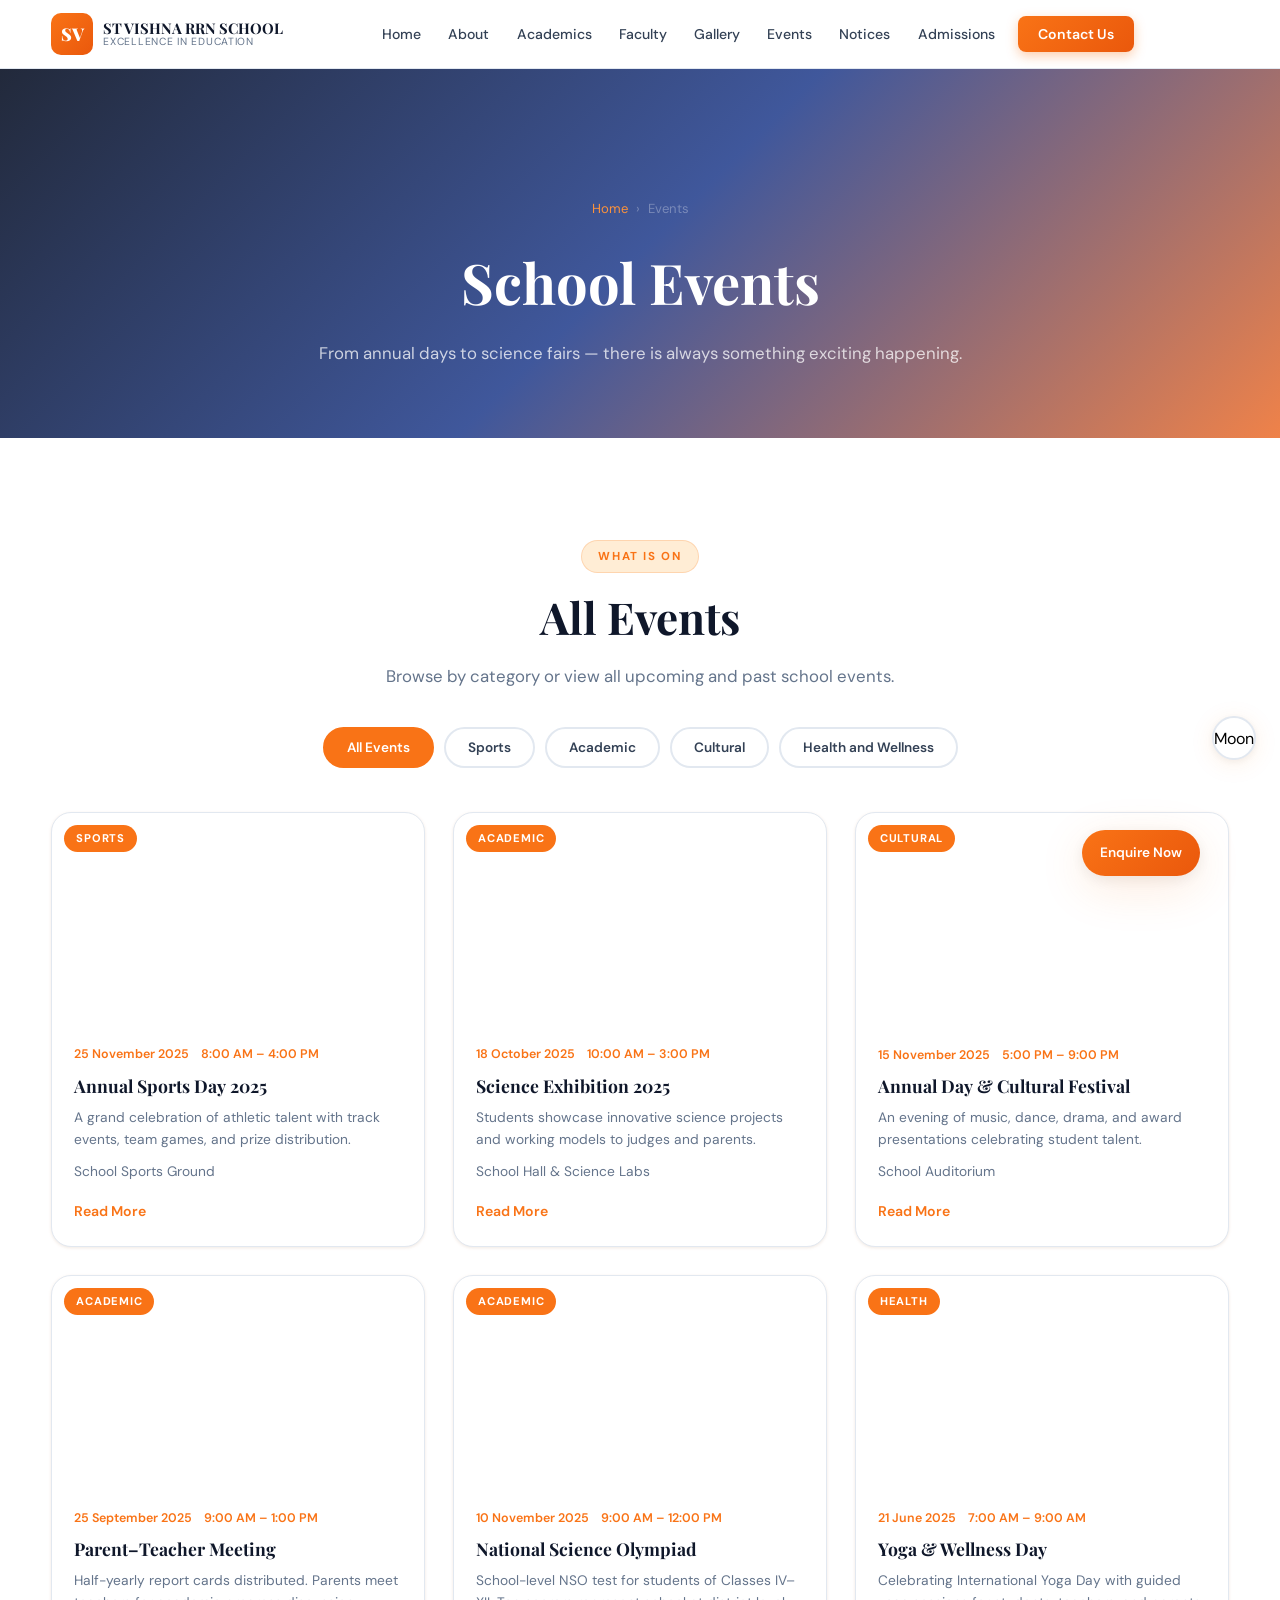
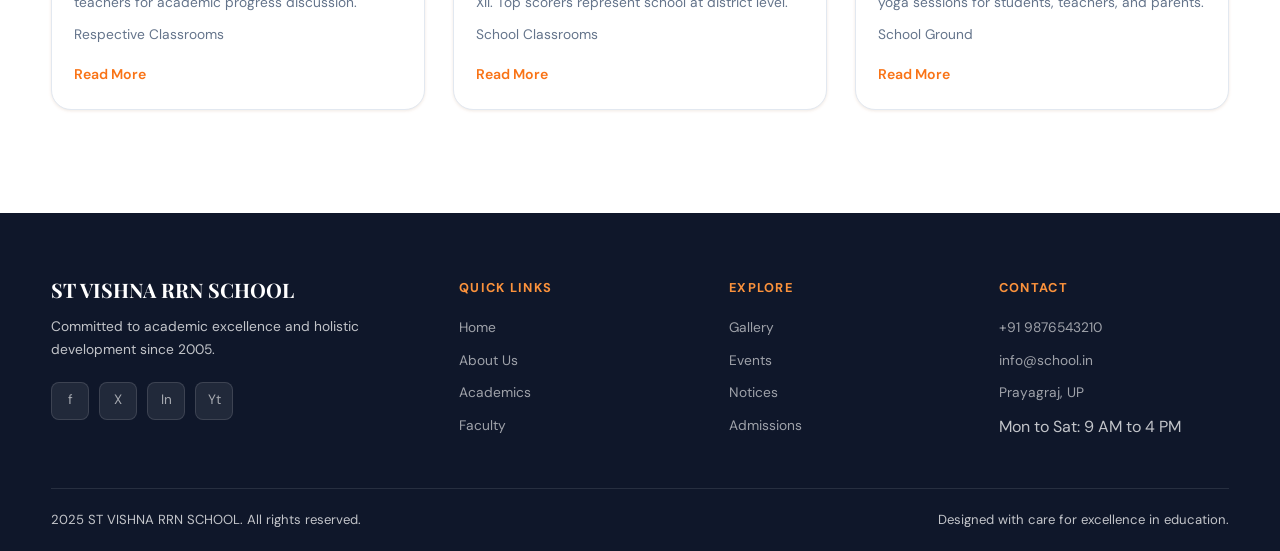
==== events.html @ 450b408f "Completing the structure of website" ====
<!DOCTYPE html>
<html lang="en">
<head>
  <meta charset="UTF-8" />
  <meta name="viewport" content="width=device-width, initial-scale=1.0" />
  <meta name="description" content="School Events at ST VISHNA RRN SCHOOL — sports, cultural, academic events and more." />
  <title>Events | ST VISHNA RRN SCHOOL</title>
  <link rel="preconnect" href="https://fonts.googleapis.com" />
  <link rel="preconnect" href="https://fonts.gstatic.com" crossorigin />
  <link href="https://fonts.googleapis.com/css2?family=Playfair+Display:wght@700;900&family=DM+Sans:wght@300;400;500;600&display=swap" rel="stylesheet" />
  <link rel="stylesheet" href="style.css" />
  <style>
    body { padding-top: 68px; }

    .page-hero {
      background:
        linear-gradient(135deg,rgba(15,23,42,.92) 0%,rgba(30,58,138,.85) 50%,rgba(234,88,12,.75) 100%),
        url('https://images.unsplash.com/photo-1509062522246-3755977927d7?w=1400&q=80') center/cover no-repeat;
      padding: 130px 0 70px;
      text-align: center;
    }
    .page-hero h1 {
      font-family: var(--font-display);
      font-size: clamp(2rem,5vw,3.5rem);
      color: var(--white); margin-bottom: 12px;
    }
    .page-hero p { color: rgba(255,255,255,.75); font-size: 1.05rem; }
    .breadcrumb {
      display: flex; justify-content: center; gap: 8px;
      margin-bottom: 16px; font-size: .82rem; color: rgba(255,255,255,.5);
    }
    .breadcrumb a { color: var(--primary-light); }
    .breadcrumb span { color: rgba(255,255,255,.3); }

    .event-filters {
      display: flex; gap: 10px; flex-wrap: wrap;
      justify-content: center; margin-bottom: 44px;
    }
    .ev-filter-btn {
      padding: 10px 22px; border: 2px solid var(--gray-200);
      border-radius: 100px; font-size: .85rem; font-weight: 600;
      color: var(--gray-700); background: var(--white);
      cursor: pointer; transition: var(--transition);
    }
    .ev-filter-btn:hover, .ev-filter-btn.active {
      border-color: var(--primary); background: var(--primary); color: var(--white);
    }

    .events-full-grid {
      display: grid;
      grid-template-columns: repeat(auto-fill,minmax(min(340px,100%),1fr));
      gap: 28px;
    }

    .ev-card {
      background: var(--white); border-radius: var(--radius-lg);
      border: 1px solid var(--gray-200); box-shadow: var(--shadow-sm);
      overflow: hidden; transition: var(--transition); cursor: pointer;
    }
    .ev-card:hover { transform: translateY(-6px); box-shadow: var(--shadow-lg); }
    .ev-img-wrap { position: relative; overflow: hidden; aspect-ratio: 16/9; }
    .ev-img { width:100%; height:100%; object-fit: cover; transition: transform .5s ease; }
    .ev-card:hover .ev-img { transform: scale(1.06); }
    .ev-cat-badge {
      position: absolute; top: 12px; left: 12px;
      background: var(--primary); color: #fff;
      font-size: .7rem; font-weight: 700;
      padding: 4px 12px; border-radius: 100px;
      text-transform: uppercase; letter-spacing: .07em;
    }
    .ev-body { padding: 22px; }
    .ev-date-row { display: flex; gap: 12px; flex-wrap: wrap; margin-bottom: 10px; }
    .ev-date, .ev-time { font-size: .78rem; color: var(--primary); font-weight: 600; }
    .ev-body h3 {
      font-family: var(--font-display); font-size: 1.1rem;
      color: var(--deep-blue); margin-bottom: 8px; line-height: 1.3;
    }
    .ev-body p { font-size: .86rem; color: var(--gray-500); line-height: 1.6; margin-bottom: 10px; }
    .ev-venue { font-size: .8rem; color: var(--gray-500); margin-bottom: 16px !important; }
    .btn-ev-more {
      background: none; border: none; color: var(--primary);
      font-weight: 600; font-size: .88rem; cursor: pointer;
      display: inline-flex; align-items: center; gap: 4px;
      padding: 0; transition: gap var(--transition); font-family: var(--font-body);
    }
    .btn-ev-more:hover { gap: 10px; }

    /* Event Detail Modal */
    .ev-modal-box {
      max-width: 640px;
      text-align: left;
      padding: 0;
      border-top: none !important;
      overflow: hidden;
      display: flex;
      flex-direction: column;
      max-height: calc(100vh - 48px); /* never taller than viewport */
    }
    .ev-modal-img {
      width: 100%;
      height: 200px;
      min-height: 200px;
      object-fit: cover;
      display: block;
      flex-shrink: 0;  /* image always stays full height */
    }
    .ev-modal-content {
      padding: 24px 28px 28px;
      overflow-y: auto;  /* content scrolls inside if needed */
      flex: 1;
    }
    .ev-modal-content h2 {
      font-family: var(--font-display); font-size: 1.5rem;
      color: var(--deep-blue); margin: 12px 0 16px; line-height: 1.25;
    }
    .ev-modal-meta {
      display: grid; grid-template-columns: 1fr 1fr; gap: 14px;
      margin-bottom: 20px; background: var(--xlight-orange);
      border-radius: var(--radius); padding: 16px;
      border: 1px solid rgba(249,115,22,.15);
    }
    .meta-label {
      display: block; font-size: .7rem; font-weight: 700;
      text-transform: uppercase; letter-spacing: .1em;
      color: var(--primary); margin-bottom: 3px;
    }
    .meta-value { font-size: .87rem; color: var(--gray-700); }
    .ev-modal-desc { font-size: .9rem; color: var(--gray-700); line-height: 1.75; }
    .ev-modal-actions { margin-top: 24px; display: flex; gap: 12px; flex-wrap: wrap; }

    #eventDetailModal .modal-close {
      position: fixed;           /* fixed to viewport, never gets cut */
      top: 16px; right: 16px;
      background: rgba(15,23,42,.75);
      color: #fff;
      z-index: 2100;
      width: 36px; height: 36px;
      border-radius: 50%;
      display: grid; place-items: center;
      font-size: 1rem;
      border: 2px solid rgba(255,255,255,.3);
      cursor: pointer;
      transition: var(--transition);
    }
    #eventDetailModal .modal-close:hover { background: var(--primary); border-color: var(--primary); }

    .no-events {
      text-align: center; padding: 60px 20px;
      color: var(--gray-500); grid-column: 1/-1;
    }
    .no-events .no-emoji { font-size: 3rem; display: block; margin-bottom: 12px; }

    @media (max-width: 560px) {
      .ev-modal-meta { grid-template-columns: 1fr; }
      .ev-modal-content { padding: 18px; }
      .ev-modal-img { height: 160px; min-height: 160px; }
    }
  </style>
</head>
<body>

<div id="scroll-progress" aria-hidden="true"></div>

<!-- NAVBAR -->
<nav id="navbar" role="navigation" aria-label="Main navigation">
  <div class="container">
    <div class="nav-inner">
      <a href="index.html" class="nav-logo" aria-label="ST VISHNA RRN SCHOOL Home">
        <div class="nav-logo-icon" aria-hidden="true">SV</div>
        <div class="nav-logo-text">
          <span class="nav-logo-name">ST VISHNA RRN SCHOOL</span>
          <span class="nav-logo-sub">Excellence in Education</span>
        </div>
      </a>
      <ul class="nav-links" role="list">
        <li><a href="index.html">Home</a></li>
        <li><a href="index.html#about">About</a></li>
        <li><a href="index.html#academics">Academics</a></li>
        <li><a href="faculty.html">Faculty</a></li>
        <li><a href="gallery.html">Gallery</a></li>
        <li><a href="events.html" class="active">Events</a></li>
        <li><a href="index.html#notices">Notices</a></li>
        <li><a href="index.html#admissions">Admissions</a></li>
        <li><a href="index.html#contact" class="nav-cta">Contact Us</a></li>
      </ul>
      <button class="hamburger" id="hamburger" aria-label="Toggle menu" aria-expanded="false">
        <span></span><span></span><span></span>
      </button>
    </div>
  </div>
</nav>

<!-- Mobile Menu -->
<div class="mobile-menu" id="mobileMenu" role="menu" aria-hidden="true">
  <a href="index.html" role="menuitem">🏠 Home</a>
  <a href="index.html#about" role="menuitem">🏫 About</a>
  <a href="index.html#academics" role="menuitem">📚 Academics</a>
  <a href="faculty.html" role="menuitem">👩‍🏫 Faculty</a>
  <a href="gallery.html" role="menuitem">🖼️ Gallery</a>
  <a href="events.html" role="menuitem">🎉 Events</a>
  <a href="index.html#notices" role="menuitem">📢 Notices</a>
  <a href="index.html#admissions" role="menuitem">📝 Admissions</a>
  <a href="index.html#contact" role="menuitem">📞 Contact</a>
</div>

<!-- PAGE HERO -->
<header class="page-hero" aria-label="Events page">
  <div class="container">
    <nav class="breadcrumb" aria-label="Breadcrumb">
      <a href="index.html">Home</a>
      <span>›</span>
      <span aria-current="page">Events</span>
    </nav>
    <h1>School Events</h1>
    <p>From annual days to science fairs — there is always something exciting happening.</p>
  </div>
</header>

<!-- EVENTS SECTION -->
<section class="section" aria-labelledby="ev-section-title">
  <div class="container">
    <div class="section-header center" style="margin-bottom:36px;">
      <span class="section-label">What is On</span>
      <h2 class="section-title" id="ev-section-title">All Events</h2>
      <p class="section-subtitle">Browse by category or view all upcoming and past school events.</p>
    </div>

    <!-- Filter buttons -->
    <div class="event-filters" role="group" aria-label="Filter events by category">
      <button class="ev-filter-btn active" data-cat="all">All Events</button>
      <button class="ev-filter-btn" data-cat="Sports">Sports</button>
      <button class="ev-filter-btn" data-cat="Academic">Academic</button>
      <button class="ev-filter-btn" data-cat="Cultural">Cultural</button>
      <button class="ev-filter-btn" data-cat="Health">Health and Wellness</button>
    </div>

    <!-- Events grid -->
    <div class="events-full-grid" id="eventsFullGrid" role="list"></div>
  </div>
</section>

<!-- EVENT DETAIL MODAL -->
<div class="modal-overlay" id="eventDetailModal"
     role="dialog" aria-modal="true"
     aria-labelledby="evModalTitle" aria-hidden="true">
  <div class="modal-box ev-modal-box">
    <button class="modal-close" id="evModalClose" aria-label="Close event details">X</button>
    <img src="" alt="" class="ev-modal-img" id="evModalImg" loading="lazy" />
    <div class="ev-modal-content">
      <span class="ev-cat-badge" id="evModalCat"
            style="position:static;display:inline-block;margin-bottom:10px;"></span>
      <h2 id="evModalTitle"></h2>
      <div class="ev-modal-meta" id="evModalMeta"></div>
      <p class="ev-modal-desc" id="evModalDesc"></p>
      <div class="ev-modal-actions">
        <a href="index.html#contact" class="btn btn-primary"
           style="font-size:.85rem;padding:10px 22px;">Enquire About This Event</a>
        <a href="index.html#admissions" class="btn btn-orange-outline"
           style="font-size:.85rem;padding:10px 22px;">Admissions Info</a>
      </div>
    </div>
  </div>
</div>

<!-- FOOTER -->
<footer role="contentinfo">
  <div class="container">
    <div class="footer-grid">
      <div class="footer-brand">
        <h2>ST VISHNA RRN SCHOOL</h2>
        <p>Committed to academic excellence and holistic development since 2005.</p>
        <nav class="social-links" aria-label="Social media">
          <a href="#" class="social-link" aria-label="Facebook">f</a>
          <a href="#" class="social-link" aria-label="Twitter">X</a>
          <a href="#" class="social-link" aria-label="Instagram">In</a>
          <a href="#" class="social-link" aria-label="YouTube">Yt</a>
        </nav>
      </div>
      <div class="footer-col">
        <h4>Quick Links</h4>
        <ul>
          <li><a href="index.html">Home</a></li>
          <li><a href="index.html#about">About Us</a></li>
          <li><a href="index.html#academics">Academics</a></li>
          <li><a href="faculty.html">Faculty</a></li>
        </ul>
      </div>
      <div class="footer-col">
        <h4>Explore</h4>
        <ul>
          <li><a href="gallery.html">Gallery</a></li>
          <li><a href="events.html">Events</a></li>
          <li><a href="index.html#notices">Notices</a></li>
          <li><a href="index.html#admissions">Admissions</a></li>
        </ul>
      </div>
      <div class="footer-col">
        <h4>Contact</h4>
        <ul>
          <li><a href="tel:+919876543210">+91 9876543210</a></li>
          <li><a href="mailto:info@stvishnrrnschool.edu.in">info@school.in</a></li>
          <li><a href="index.html#contact">Prayagraj, UP</a></li>
          <li><span>Mon to Sat: 9 AM to 4 PM</span></li>
        </ul>
      </div>
    </div>
    <div class="footer-bottom">
      <p>2025 ST VISHNA RRN SCHOOL. All rights reserved.</p>
      <p>Designed with care for excellence in education.</p>
    </div>
  </div>
</footer>

<button id="back-to-top" aria-label="Back to top">Up</button>
<button id="dark-toggle" aria-label="Toggle dark mode">Moon</button>
<a href="index.html#contact" class="sticky-contact" aria-label="Contact us">Enquire Now</a>

<!-- Scripts -->
<script src="data.js"></script>
<script src="script.js"></script>
<script>
(function () {
  'use strict';

  var currentCat = 'all';

  function renderEventsFull() {
    var grid = document.getElementById('eventsFullGrid');
    if (!grid) return;

    var filtered = EVENTS.filter(function (ev) {
      return currentCat === 'all' || ev.category === currentCat;
    });

    if (filtered.length === 0) {
      grid.innerHTML =
        '<div class="no-events"><span class="no-emoji">Search</span>' +
        '<strong>No events found in this category.</strong>' +
        '<p style="margin-top:8px;font-size:.88rem;">Check back soon or browse all events.</p></div>';
      return;
    }

    var html = filtered.map(function (ev, i) {
      var delay = (i % 3) * 0.1;
      return (
        '<article class="ev-card reveal" data-id="' + ev.id + '"' +
        ' style="transition-delay:' + delay + 's"' +
        ' tabindex="0" role="listitem" aria-label="Event: ' + ev.title + '">' +
        '<div class="ev-img-wrap">' +
        '<img src="' + ev.image + '" alt="' + ev.title + '" class="ev-img" loading="lazy" />' +
        '<span class="ev-cat-badge">' + ev.category + '</span>' +
        '</div>' +
        '<div class="ev-body">' +
        '<div class="ev-date-row">' +
        '<span class="ev-date">' + ev.date + '</span>' +
        '<span class="ev-time">' + ev.time + '</span>' +
        '</div>' +
        '<h3>' + ev.title + '</h3>' +
        '<p>' + ev.shortDesc + '</p>' +
        '<p class="ev-venue">' + ev.venue + '</p>' +
        '<button class="btn-ev-more" data-open="' + ev.id + '">Read More</button>' +
        '</div>' +
        '</article>'
      );
    }).join('');

    grid.innerHTML = html;

    grid.querySelectorAll('.ev-card').forEach(function (card) {
      function open() { openEvModal(parseInt(card.dataset.id, 10)); }
      card.addEventListener('click', open);
      card.addEventListener('keydown', function (e) {
        if (e.key === 'Enter' || e.key === ' ') { e.preventDefault(); open(); }
      });
    });

    grid.querySelectorAll('.btn-ev-more').forEach(function (btn) {
      btn.addEventListener('click', function (e) {
        e.stopPropagation();
        openEvModal(parseInt(btn.dataset.open, 10));
      });
    });

    setTimeout(function () {
      grid.querySelectorAll('.reveal').forEach(function (el) {
        el.classList.add('visible');
      });
    }, 60);
  }

  function openEvModal(id) {
    var ev = EVENTS.find(function (e) { return e.id === id; });
    if (!ev) return;

    document.getElementById('evModalImg').src = ev.image;
    document.getElementById('evModalImg').alt = ev.title;
    document.getElementById('evModalCat').textContent = ev.category;
    document.getElementById('evModalTitle').textContent = ev.title;
    document.getElementById('evModalDesc').textContent = ev.fullDesc;

    document.getElementById('evModalMeta').innerHTML =
      '<div><span class="meta-label">Date</span><span class="meta-value">' + ev.date + '</span></div>' +
      '<div><span class="meta-label">Time</span><span class="meta-value">' + ev.time + '</span></div>' +
      '<div><span class="meta-label">Venue</span><span class="meta-value">' + ev.venue + '</span></div>' +
      '<div><span class="meta-label">Organizer</span><span class="meta-value">' + ev.organizer + '</span></div>';

    var overlay = document.getElementById('eventDetailModal');
    overlay.classList.add('open');
    overlay.setAttribute('aria-hidden', 'false');
    document.body.style.overflow = 'hidden';
    document.getElementById('evModalClose').focus();
  }

  function closeEvModal() {
    var overlay = document.getElementById('eventDetailModal');
    overlay.classList.remove('open');
    overlay.setAttribute('aria-hidden', 'true');
    document.body.style.overflow = '';
  }

  document.getElementById('evModalClose').addEventListener('click', closeEvModal);

  document.getElementById('eventDetailModal').addEventListener('click', function (e) {
    if (e.target === e.currentTarget) closeEvModal();
  });

  document.addEventListener('keydown', function (e) {
    if (e.key === 'Escape') closeEvModal();
  });

  document.querySelectorAll('.ev-filter-btn').forEach(function (btn) {
    btn.addEventListener('click', function () {
      document.querySelectorAll('.ev-filter-btn').forEach(function (b) {
        b.classList.remove('active');
      });
      btn.classList.add('active');
      currentCat = btn.dataset.cat;
      renderEventsFull();
    });
  });

  document.addEventListener('DOMContentLoaded', function () {
    renderEventsFull();
  });

  /* Also run immediately if DOM is already ready */
  if (document.readyState !== 'loading') {
    renderEventsFull();
  }
}());
</script>
</body>
</html>
---- style.css ----
/* ================================================================
   ST VISHNA RRN SCHOOL — Main Stylesheet
   Organized: Variables → Reset → Utilities → Components → Sections → Responsive
   ================================================================ */

/* ── VARIABLES ────────────────────────────────────────────────── */
:root {
  /* Primary Orange Palette */
  --primary:        #f97316;
  --primary-dark:   #ea580c;
  --primary-light:  #fb923c;
  --light-orange:   #ffedd5;
  --xlight-orange:  #fff7ed;

  /* Deep Blues (secondary) */
  --deep-blue:      #0f172a;
  --soft-blue:      #1e3a8a;
  --mid-blue:       #2563eb;

  /* Neutrals */
  --white:          #ffffff;
  --off-white:      #fafaf8;
  --gray-50:        #f9fafb;
  --gray-100:       #f1f5f9;
  --gray-200:       #e2e8f0;
  --gray-300:       #cbd5e1;
  --gray-500:       #64748b;
  --gray-700:       #334155;
  --text-dark:      #0f172a;

  /* Status Colors */
  --success:        #16a34a;
  --warning:        #d97706;
  --danger:         #dc2626;

  /* Typography */
  --font-display:   'Playfair Display', Georgia, serif;
  --font-body:      'DM Sans', system-ui, sans-serif;

  /* Shadows */
  --shadow-sm:      0 1px 4px rgba(249,115,22,.06), 0 1px 3px rgba(0,0,0,.06);
  --shadow-md:      0 4px 24px rgba(249,115,22,.10), 0 2px 8px rgba(0,0,0,.06);
  --shadow-lg:      0 12px 48px rgba(249,115,22,.14), 0 4px 16px rgba(0,0,0,.08);
  --shadow-xl:      0 24px 64px rgba(249,115,22,.18);

  /* Spacing */
  --radius:         12px;
  --radius-lg:      20px;
  --radius-xl:      28px;

  /* Transitions */
  --ease:           cubic-bezier(.4, 0, .2, 1);
  --transition:     .3s var(--ease);
  --transition-slow:.6s var(--ease);

  /* Section spacing */
  --section-pad:    clamp(60px, 8vw, 110px);
}

/* ── RESET ─────────────────────────────────────────────────────── */
*, *::before, *::after { box-sizing: border-box; margin: 0; padding: 0; }

html {
  scroll-behavior: smooth;
  font-size: 16px;
  -webkit-text-size-adjust: 100%;
}

body {
  font-family: var(--font-body);
  color: var(--text-dark);
  background: var(--white);
  line-height: 1.65;
  overflow-x: hidden;
}

img { display: block; max-width: 100%; height: auto; }
a  { color: inherit; text-decoration: none; }
ul { list-style: none; }
button { cursor: pointer; border: none; background: none; font-family: inherit; }
input, textarea, select { font-family: inherit; }

/* ── SCROLL PROGRESS BAR ─────────────────────────────────────── */
#scroll-progress {
  position: fixed;
  top: 0; left: 0;
  width: 0%;
  height: 3px;
  background: linear-gradient(90deg, var(--primary), var(--primary-light));
  z-index: 9999;
  transition: width .1s linear;
}

/* ── UTILITIES ──────────────────────────────────────────────────── */
.container {
  width: min(1200px, 92%);
  margin-inline: auto;
}

.section {
  padding: var(--section-pad) 0;
}

.section-label {
  display: inline-block;
  font-size: .72rem;
  font-weight: 700;
  letter-spacing: .14em;
  text-transform: uppercase;
  color: var(--primary);
  background: var(--light-orange);
  padding: 6px 16px;
  border-radius: 100px;
  margin-bottom: 18px;
  border: 1px solid rgba(249,115,22,.2);
}

.section-title {
  font-family: var(--font-display);
  font-size: clamp(1.9rem, 4vw, 2.75rem);
  font-weight: 700;
  color: var(--deep-blue);
  line-height: 1.2;
  margin-bottom: 18px;
}

.section-subtitle {
  font-size: clamp(.95rem, 1.5vw, 1.05rem);
  color: var(--gray-500);
  max-width: 560px;
  line-height: 1.75;
}

.section-header { margin-bottom: 56px; }
.section-header.center { text-align: center; }
.section-header.center .section-subtitle { margin-inline: auto; }

/* Alternating section bg */
.section-alt { background: var(--xlight-orange); }

/* ── BUTTONS ─────────────────────────────────────────────────── */
.btn {
  display: inline-flex;
  align-items: center;
  gap: 8px;
  padding: 14px 30px;
  border-radius: var(--radius);
  font-weight: 600;
  font-size: .95rem;
  transition: var(--transition);
  white-space: nowrap;
  position: relative;
  overflow: hidden;
}

.btn::after {
  content: '';
  position: absolute;
  inset: 0;
  background: rgba(255,255,255,.12);
  opacity: 0;
  transition: opacity var(--transition);
}

.btn:hover::after { opacity: 1; }

.btn-primary {
  background: linear-gradient(135deg, var(--primary), var(--primary-dark));
  color: var(--white);
  box-shadow: 0 4px 16px rgba(249,115,22,.4);
}
.btn-primary:hover {
  transform: translateY(-2px);
  box-shadow: 0 8px 28px rgba(249,115,22,.5);
}

.btn-outline {
  background: transparent;
  color: var(--white);
  border: 2px solid rgba(255,255,255,.65);
}
.btn-outline:hover {
  background: rgba(255,255,255,.14);
  border-color: var(--white);
  transform: translateY(-2px);
}

.btn-orange-outline {
  background: transparent;
  color: var(--primary);
  border: 2px solid var(--primary);
}
.btn-orange-outline:hover {
  background: var(--primary);
  color: var(--white);
  transform: translateY(-2px);
}

/* ── CARDS ─────────────────────────────────────────────────────── */
.card {
  background: var(--white);
  border-radius: var(--radius-lg);
  box-shadow: var(--shadow-md);
  transition: var(--transition);
  overflow: hidden;
}
.card:hover {
  transform: translateY(-6px);
  box-shadow: var(--shadow-lg);
}

/* ── SCROLL REVEAL ──────────────────────────────────────────────── */
.reveal {
  opacity: 0;
  transform: translateY(36px);
  transition: opacity .7s ease, transform .7s ease;
}
.reveal.visible { opacity: 1; transform: none; }
.reveal-delay-1 { transition-delay: .1s; }
.reveal-delay-2 { transition-delay: .2s; }
.reveal-delay-3 { transition-delay: .3s; }
.reveal-delay-4 { transition-delay: .4s; }

/* ══════════════════════════════════════════════════════════════
   NAVBAR
══════════════════════════════════════════════════════════════ */
#navbar {
  position: fixed;
  top: 0; left: 0; right: 0;
  z-index: 1000;
  background: rgba(255,255,255,.96);
  backdrop-filter: blur(16px);
  -webkit-backdrop-filter: blur(16px);
  border-bottom: 1px solid var(--gray-200);
  transition: var(--transition);
}
#navbar.scrolled {
  box-shadow: 0 4px 24px rgba(249,115,22,.12);
  border-bottom-color: rgba(249,115,22,.18);
}

.nav-inner {
  display: flex;
  align-items: center;
  justify-content: space-between;
  height: 68px;
}

/* Logo */
.nav-logo {
  display: flex;
  align-items: center;
  gap: 10px;
  flex-shrink: 0;
}
.nav-logo-icon {
  width: 42px; height: 42px;
  background: linear-gradient(135deg, var(--primary), var(--primary-dark));
  border-radius: 10px;
  display: grid;
  place-items: center;
  color: var(--white);
  font-family: var(--font-display);
  font-size: 1.1rem;
  font-weight: 900;
}
.nav-logo-text { display: flex; flex-direction: column; line-height: 1.1; }
.nav-logo-name {
  font-family: var(--font-display);
  font-size: .92rem;
  font-weight: 700;
  color: var(--deep-blue);
  white-space: nowrap;
}
.nav-logo-sub {
  font-size: .65rem;
  color: var(--gray-500);
  letter-spacing: .07em;
  text-transform: uppercase;
}

/* Nav links */
.nav-links {
  display: flex;
  align-items: center;
  gap: clamp(4px, 1.5vw, 20px);
  flex: 1;
  justify-content: center;
}
.nav-links a {
  font-size: .88rem;
  font-weight: 500;
  color: var(--gray-700);
  padding: 6px 4px;
  position: relative;
  transition: color var(--transition);
  white-space: nowrap;
}
.nav-links a::after {
  content: '';
  position: absolute;
  bottom: -2px; left: 0;
  width: 0; height: 2px;
  background: var(--primary);
  border-radius: 2px;
  transition: width var(--transition);
}
.nav-links a:hover,
.nav-links a.active { color: var(--primary); }
.nav-links a:hover::after,
.nav-links a.active::after { width: 100%; }

.nav-cta {
  background: linear-gradient(135deg, var(--primary), var(--primary-dark)) !important;
  color: var(--white) !important;
  padding: 9px 20px !important;
  border-radius: 8px !important;
  font-weight: 600 !important;
  box-shadow: 0 4px 12px rgba(249,115,22,.35);
  transition: all var(--transition) !important;
}
.nav-cta::after { display: none; }
.nav-cta:hover {
  transform: translateY(-1px) !important;
  box-shadow: 0 6px 18px rgba(249,115,22,.45) !important;
}

/* Hamburger */
.hamburger {
  display: none;
  flex-direction: column;
  gap: 5px;
  padding: 6px;
  border-radius: 6px;
  transition: var(--transition);
}
.hamburger span {
  display: block;
  width: 24px; height: 2px;
  background: var(--deep-blue);
  border-radius: 2px;
  transition: var(--transition);
  transform-origin: left;
}
.hamburger.open span:nth-child(1) { transform: rotate(45deg) translate(1px,-1px); }
.hamburger.open span:nth-child(2) { opacity: 0; transform: scaleX(0); }
.hamburger.open span:nth-child(3) { transform: rotate(-45deg) translate(1px,1px); }

/* Mobile Menu */
.mobile-menu {
  display: none;
  position: fixed;
  top: 68px; left: 0; right: 0;
  background: rgba(255,255,255,.98);
  backdrop-filter: blur(20px);
  padding: 16px 0 24px;
  border-bottom: 2px solid var(--light-orange);
  transform: translateY(-10px);
  opacity: 0;
  pointer-events: none;
  transition: transform var(--transition), opacity var(--transition);
  z-index: 999;
  box-shadow: 0 12px 32px rgba(249,115,22,.12);
}
.mobile-menu.open {
  display: block;
  transform: translateY(0);
  opacity: 1;
  pointer-events: all;
}
.mobile-menu a {
  display: block;
  padding: 12px 24px;
  font-size: 1rem;
  font-weight: 500;
  color: var(--gray-700);
  transition: all var(--transition);
  border-left: 3px solid transparent;
}
.mobile-menu a:hover {
  background: var(--light-orange);
  color: var(--primary);
  border-left-color: var(--primary);
  padding-left: 30px;
}

/* Notice Ticker */
.notice-ticker-bar {
  background: linear-gradient(135deg, var(--primary), var(--primary-dark));
  color: var(--white);
  padding: 8px 0;
  font-size: .82rem;
  overflow: hidden;
  position: fixed;
  top: 68px; left: 0; right: 0;
  z-index: 999;
  transition: transform var(--transition);
}
.ticker-track {
  display: flex;
  animation: ticker-scroll 30s linear infinite;
  white-space: nowrap;
  gap: 40px;
}
.ticker-track span { padding: 0 8px; }
.ticker-track span::before { content: '⚡ '; }
@keyframes ticker-scroll {
  0%   { transform: translateX(0); }
  100% { transform: translateX(-50%); }
}

/* ══════════════════════════════════════════════════════════════
   HERO SECTION
══════════════════════════════════════════════════════════════ */
#hero {
  min-height: 100vh;
  position: relative;
  display: flex;
  align-items: center;
  overflow: hidden;
  padding-top: 100px;
}

.hero-bg {
  position: absolute;
  inset: 0;
  background:
    linear-gradient(135deg, rgba(15,23,42,.92) 0%, rgba(30,58,138,.85) 50%, rgba(234,88,12,.7) 100%),
    url('https://images.unsplash.com/photo-1580582932707-520aed937b7b?w=1600&q=80') center/cover no-repeat;
  z-index: 0;
}

/* Geometric accent overlay */
.hero-bg::before {
  content: '';
  position: absolute;
  inset: 0;
  background:
    radial-gradient(ellipse 60% 80% at 80% 50%, rgba(249,115,22,.22) 0%, transparent 70%),
    radial-gradient(ellipse 40% 60% at 10% 80%, rgba(249,115,22,.15) 0%, transparent 60%);
}

/* Floating dots */
.hero-bg::after {
  content: '';
  position: absolute;
  inset: 0;
  background-image:
    radial-gradient(circle 2px at 20% 30%, rgba(255,255,255,.4) 0%, transparent 0%),
    radial-gradient(circle 2px at 80% 20%, rgba(255,255,255,.3) 0%, transparent 0%),
    radial-gradient(circle 2px at 60% 70%, rgba(255,255,255,.25) 0%, transparent 0%),
    radial-gradient(circle 2px at 90% 60%, rgba(249,115,22,.6) 0%, transparent 0%),
    radial-gradient(circle 2px at 40% 80%, rgba(249,115,22,.4) 0%, transparent 0%);
  background-size: 100% 100%;
}

.hero-content {
  position: relative;
  z-index: 1;
  max-width: 720px;
}

.hero-badge {
  display: inline-flex;
  align-items: center;
  gap: 8px;
  background: rgba(249,115,22,.25);
  border: 1px solid rgba(249,115,22,.5);
  color: #fed7aa;
  font-size: .78rem;
  font-weight: 600;
  letter-spacing: .1em;
  text-transform: uppercase;
  padding: 6px 16px;
  border-radius: 100px;
  margin-bottom: 24px;
  backdrop-filter: blur(8px);
}
.hero-badge::before { content: '🏛️'; }

.hero-title {
  font-family: var(--font-display);
  font-size: clamp(2.6rem, 7vw, 5rem);
  font-weight: 900;
  color: var(--white);
  line-height: 1.05;
  margin-bottom: 24px;
  text-shadow: 0 2px 20px rgba(0,0,0,.3);
}
.hero-title span { color: var(--primary-light); }

.hero-tagline {
  font-size: clamp(1rem, 1.8vw, 1.15rem);
  color: rgba(255,255,255,.85);
  max-width: 580px;
  line-height: 1.75;
  margin-bottom: 36px;
}

.hero-actions {
  display: flex;
  gap: 16px;
  flex-wrap: wrap;
  margin-bottom: 56px;
}

/* Hero Stats */
.hero-stats {
  display: grid;
  grid-template-columns: repeat(4, 1fr);
  gap: 1px;
  background: rgba(255,255,255,.1);
  border: 1px solid rgba(255,255,255,.15);
  border-radius: var(--radius-lg);
  overflow: hidden;
  backdrop-filter: blur(12px);
  max-width: 560px;
}
.hero-stat {
  padding: 18px 16px;
  text-align: center;
  background: rgba(255,255,255,.06);
  transition: background var(--transition);
}
.hero-stat:hover { background: rgba(249,115,22,.18); }
.hero-stat h3 {
  font-family: var(--font-display);
  font-size: clamp(1.4rem, 2.5vw, 1.9rem);
  font-weight: 700;
  color: var(--white);
  line-height: 1;
}
.hero-stat p {
  font-size: .75rem;
  color: rgba(255,255,255,.6);
  margin-top: 4px;
  text-transform: uppercase;
  letter-spacing: .07em;
}

.scroll-indicator {
  position: absolute;
  bottom: 30px;
  left: 50%;
  transform: translateX(-50%);
  color: rgba(255,255,255,.5);
  font-size: .75rem;
  letter-spacing: .12em;
  text-transform: uppercase;
  display: flex;
  flex-direction: column;
  align-items: center;
  gap: 8px;
  z-index: 1;
}
.scroll-indicator::after {
  content: '';
  width: 1px;
  height: 32px;
  background: linear-gradient(to bottom, rgba(255,255,255,.5), transparent);
  animation: scroll-pulse 2s ease-in-out infinite;
}
@keyframes scroll-pulse {
  0%, 100% { transform: scaleY(1); opacity: .6; }
  50% { transform: scaleY(1.4); opacity: 1; }
}

/* ══════════════════════════════════════════════════════════════
   ABOUT SECTION
══════════════════════════════════════════════════════════════ */
.about-grid {
  display: grid;
  grid-template-columns: 1fr 1fr;
  gap: clamp(40px, 6vw, 80px);
  align-items: center;
}

.about-img-wrap {
  position: relative;
  padding-bottom: 36px; /* room for the badge that hangs below */
}
.about-img {
  width: 100%;
  border-radius: var(--radius-xl);
  object-fit: cover;
  aspect-ratio: 4/3;
  box-shadow: var(--shadow-xl);
  display: block;
  /* Fallback gradient shown while image loads or if it fails */
  background: linear-gradient(135deg, var(--light-orange) 0%, var(--gray-200) 100%);
  min-height: 200px;
}

/* Orange accent frame */
.about-img-wrap::before {
  content: '';
  position: absolute;
  top: -12px; right: -12px;
  width: 60%; height: 60%;
  border: 3px solid var(--primary);
  border-radius: var(--radius-xl);
  z-index: -1;
  opacity: .6;
}

/* Years badge */
.about-badge {
  position: absolute;
  bottom: 0; left: 24px; /* sits within the padding-bottom space */
  background: linear-gradient(135deg, var(--primary), var(--primary-dark));
  color: var(--white);
  padding: 14px 22px;
  border-radius: var(--radius-lg);
  box-shadow: var(--shadow-lg);
  text-align: center;
  z-index: 2;
}
.about-badge strong {
  display: block;
  font-family: var(--font-display);
  font-size: 2rem;
  font-weight: 700;
  line-height: 1;
}
.about-badge span {
  font-size: .75rem;
  opacity: .85;
  letter-spacing: .05em;
}

/* VM Cards */
.vm-grid {
  display: grid;
  grid-template-columns: 1fr 1fr;
  gap: 16px;
  margin-top: 32px;
}
.vm-card {
  padding: 20px;
  background: var(--xlight-orange);
  border-radius: var(--radius);
  border-left: 3px solid var(--primary);
  transition: var(--transition);
}
.vm-card:hover {
  background: var(--light-orange);
  transform: translateX(4px);
}
.vm-card h4 {
  font-family: var(--font-display);
  font-size: .95rem;
  font-weight: 700;
  color: var(--primary-dark);
  margin-bottom: 6px;
}
.vm-card p { font-size: .85rem; color: var(--gray-700); line-height: 1.55; }

/* ══════════════════════════════════════════════════════════════
   PRINCIPAL MESSAGE
══════════════════════════════════════════════════════════════ */
.principal-section {
  background: linear-gradient(135deg, var(--deep-blue) 0%, var(--soft-blue) 60%, #1e3a5a 100%);
  position: relative;
  overflow: hidden;
}
.principal-section::before {
  content: '"';
  position: absolute;
  top: -40px; left: 40px;
  font-family: var(--font-display);
  font-size: 20rem;
  color: rgba(249,115,22,.08);
  line-height: 1;
  pointer-events: none;
}
.principal-inner {
  display: grid;
  grid-template-columns: auto 1fr;
  gap: 56px;
  align-items: center;
}
.principal-photo-wrap {
  text-align: center;
}
.principal-photo {
  width: clamp(160px, 20vw, 220px);
  aspect-ratio: 1;
  border-radius: 50%;
  object-fit: cover;
  border: 4px solid var(--primary);
  box-shadow: 0 0 0 8px rgba(249,115,22,.2);
}
.principal-name {
  font-family: var(--font-display);
  color: var(--white);
  font-size: 1.1rem;
  margin-top: 14px;
}
.principal-title {
  color: var(--primary-light);
  font-size: .8rem;
  letter-spacing: .08em;
  text-transform: uppercase;
}
.principal-text {
  font-size: clamp(1rem, 1.8vw, 1.15rem);
  color: rgba(255,255,255,.85);
  line-height: 1.8;
  font-style: italic;
}
.principal-text::before { content: '"'; color: var(--primary-light); font-size: 2rem; line-height: .5; vertical-align: -0.4em; }
.principal-text::after  { content: '"'; color: var(--primary-light); font-size: 2rem; line-height: .5; vertical-align: -0.4em; }

/* ══════════════════════════════════════════════════════════════
   ACADEMICS SECTION
══════════════════════════════════════════════════════════════ */
.academics-grid {
  display: grid;
  grid-template-columns: repeat(auto-fill, minmax(min(340px, 100%), 1fr));
  gap: 24px;
}

.academic-card {
  background: var(--white);
  border-radius: var(--radius-lg);
  padding: 32px;
  border: 1px solid var(--gray-200);
  box-shadow: var(--shadow-sm);
  transition: var(--transition);
  position: relative;
  overflow: hidden;
}
.academic-card::before {
  content: '';
  position: absolute;
  top: 0; left: 0; right: 0;
  height: 4px;
  background: linear-gradient(90deg, var(--primary), var(--primary-light));
  transform: scaleX(0);
  transform-origin: left;
  transition: transform var(--transition);
}
.academic-card:hover {
  transform: translateY(-6px);
  box-shadow: var(--shadow-lg);
  border-color: rgba(249,115,22,.2);
}
.academic-card:hover::before { transform: scaleX(1); }

.academic-icon {
  font-size: 2.2rem;
  margin-bottom: 18px;
  width: 56px; height: 56px;
  background: var(--light-orange);
  border-radius: var(--radius);
  display: grid;
  place-items: center;
}
.academic-card h3 {
  font-family: var(--font-display);
  font-size: 1.1rem;
  color: var(--deep-blue);
  margin-bottom: 10px;
}
.academic-card p {
  font-size: .9rem;
  color: var(--gray-500);
  margin-bottom: 18px;
  line-height: 1.6;
}
.academic-card ul {
  list-style: none;
  display: flex;
  flex-direction: column;
  gap: 6px;
}
.academic-card ul li {
  font-size: .85rem;
  color: var(--gray-700);
  display: flex;
  align-items: center;
  gap: 8px;
}
.academic-card ul li::before {
  content: '';
  width: 6px; height: 6px;
  border-radius: 50%;
  background: var(--primary);
  flex-shrink: 0;
}

/* ══════════════════════════════════════════════════════════════
   FACULTY SECTION
══════════════════════════════════════════════════════════════ */
.faculty-grid {
  display: grid;
  grid-template-columns: repeat(auto-fill, minmax(220px, 1fr));
  gap: 24px;
}

.faculty-card {
  background: var(--white);
  border-radius: var(--radius-lg);
  padding: 28px 20px;
  text-align: center;
  border: 1px solid var(--gray-200);
  box-shadow: var(--shadow-sm);
  transition: var(--transition);
  cursor: pointer;
  position: relative;
  overflow: hidden;
}
.faculty-card::after {
  content: '';
  position: absolute;
  bottom: 0; left: 0; right: 0;
  height: 0;
  background: linear-gradient(0deg, var(--light-orange) 0%, transparent 100%);
  transition: height var(--transition);
}
.faculty-card:hover {
  transform: translateY(-6px);
  box-shadow: var(--shadow-lg);
  border-color: rgba(249,115,22,.25);
}
.faculty-card:hover::after { height: 60px; }

.faculty-photo {
  width: 90px; height: 90px;
  border-radius: 50%;
  object-fit: cover;
  margin: 0 auto 16px;
  border: 3px solid var(--light-orange);
  transition: border-color var(--transition);
}
.faculty-card:hover .faculty-photo { border-color: var(--primary); }

.faculty-card h3 {
  font-family: var(--font-display);
  font-size: 1rem;
  color: var(--deep-blue);
  margin-bottom: 4px;
}
.faculty-card .designation {
  font-size: .78rem;
  font-weight: 600;
  color: var(--primary);
  text-transform: uppercase;
  letter-spacing: .06em;
}
.faculty-card .subject {
  font-size: .82rem;
  color: var(--gray-500);
  margin-top: 2px;
}
.view-more {
  display: inline-block;
  margin-top: 14px;
  font-size: .78rem;
  font-weight: 600;
  color: var(--primary);
  border: 1px solid var(--primary);
  padding: 5px 14px;
  border-radius: 100px;
  transition: var(--transition);
  position: relative;
  z-index: 1;
}
.faculty-card:hover .view-more {
  background: var(--primary);
  color: var(--white);
}

/* ── Faculty Modal ─────────────────────────────────────────── */
.modal-overlay {
  position: fixed;
  inset: 0;
  background: rgba(15,23,42,.75);
  backdrop-filter: blur(8px);
  -webkit-backdrop-filter: blur(8px);
  z-index: 2000;
  display: flex;
  align-items: center;           /* center vertically when content fits */
  justify-content: center;
  padding: clamp(16px, 4vw, 32px); /* responsive safe padding */
  overflow-y: auto;              /* overlay itself scrolls if modal > viewport */
  opacity: 0;
  pointer-events: none;
  transition: opacity var(--transition);
  box-sizing: border-box;
}
.modal-overlay.open {
  opacity: 1;
  pointer-events: all;
}
.modal-box {
  background: var(--white);
  border-radius: var(--radius-xl);
  padding: 40px 36px;
  max-width: 480px;
  width: 100%;
  position: relative;
  text-align: center;
  box-shadow: var(--shadow-xl);
  transform: scale(.94) translateY(10px);
  transition: transform var(--transition);
  border-top: 4px solid var(--primary);
  margin: auto;                  /* centers it inside the flex overlay */
  max-height: calc(100svh - 48px); /* svh = small viewport height, safe on mobile */
  overflow-y: auto;
}
.modal-overlay.open .modal-box {
  transform: scale(1) translateY(0);
}
.modal-close {
  position: absolute;
  top: 16px; right: 16px;
  width: 32px; height: 32px;
  border-radius: 50%;
  background: var(--gray-100);
  color: var(--gray-700);
  font-size: 1rem;
  display: grid;
  place-items: center;
  transition: var(--transition);
}
.modal-close:hover { background: var(--primary); color: var(--white); }
.modal-photo {
  width: 100px; height: 100px;
  border-radius: 50%;
  object-fit: cover;
  margin: 0 auto 16px;
  border: 4px solid var(--light-orange);
}
.modal-box h2 {
  font-family: var(--font-display);
  font-size: 1.4rem;
  color: var(--deep-blue);
  margin-bottom: 4px;
}
.modal-designation {
  font-size: .85rem;
  color: var(--primary);
  font-weight: 600;
  margin-bottom: 24px;
}
.modal-detail {
  display: flex;
  align-items: flex-start;
  gap: 12px;
  text-align: left;
  padding: 12px 0;
  border-top: 1px solid var(--gray-100);
}
.modal-detail-label {
  font-size: .75rem;
  font-weight: 700;
  text-transform: uppercase;
  letter-spacing: .08em;
  color: var(--primary);
  min-width: 96px;
}
.modal-detail-value {
  font-size: .88rem;
  color: var(--gray-700);
  line-height: 1.55;
}

/* ══════════════════════════════════════════════════════════════
   TOPPERS SECTION
══════════════════════════════════════════════════════════════ */
.toppers-grid {
  display: grid;
  grid-template-columns: repeat(auto-fill, minmax(180px, 1fr));
  gap: 20px;
}

.topper-card {
  background: var(--white);
  border-radius: var(--radius-lg);
  padding: 28px 16px;
  text-align: center;
  border: 1px solid var(--gray-200);
  box-shadow: var(--shadow-sm);
  transition: var(--transition);
  position: relative;
}
.topper-card:hover {
  transform: translateY(-6px);
  box-shadow: var(--shadow-lg);
}

.topper-rank {
  position: absolute;
  top: -14px; left: 50%; transform: translateX(-50%);
  width: 36px; height: 36px;
  border-radius: 50%;
  display: grid;
  place-items: center;
  font-size: 1.1rem;
  border: 3px solid var(--white);
  box-shadow: var(--shadow-sm);
}
.rank-1 { background: linear-gradient(135deg, #fbbf24, #f59e0b); }
.rank-2 { background: linear-gradient(135deg, #94a3b8, #64748b); color: var(--white); }
.rank-3 { background: linear-gradient(135deg, #fb923c, #ea580c); }
.rank-other { background: var(--light-orange); color: var(--primary); font-size: .75rem; font-weight: 700; }

.topper-photo {
  width: 80px; height: 80px;
  border-radius: 50%;
  object-fit: cover;
  margin: 16px auto 12px;
  border: 3px solid var(--light-orange);
}
.topper-card h3 {
  font-family: var(--font-display);
  font-size: .95rem;
  color: var(--deep-blue);
  margin-bottom: 6px;
}
.topper-percent {
  font-size: 1.3rem;
  font-weight: 700;
  color: var(--primary);
  font-family: var(--font-display);
}
.topper-meta {
  font-size: .75rem;
  color: var(--gray-500);
  margin-top: 4px;
}

/* ══════════════════════════════════════════════════════════════
   NOTICES SECTION
══════════════════════════════════════════════════════════════ */
.notices-layout {
  display: grid;
  grid-template-columns: 1fr 300px;
  gap: 32px;
  align-items: start;
}

.notice-item {
  display: flex;
  gap: 16px;
  padding: 20px;
  background: var(--white);
  border-radius: var(--radius);
  margin-bottom: 14px;
  border: 1px solid var(--gray-200);
  box-shadow: var(--shadow-sm);
  transition: var(--transition);
  align-items: flex-start;
}
.notice-item:hover {
  border-color: rgba(249,115,22,.25);
  box-shadow: var(--shadow-md);
  transform: translateX(4px);
}
.notice-item.urgent { border-left: 4px solid var(--danger); }
.notice-item.important { border-left: 4px solid var(--warning); }
.notice-item.normal { border-left: 4px solid var(--primary); }

.notice-tag {
  font-size: .7rem;
  font-weight: 700;
  text-transform: uppercase;
  letter-spacing: .08em;
  padding: 3px 10px;
  border-radius: 100px;
  white-space: nowrap;
  flex-shrink: 0;
}
.tag-urgent   { background: #fee2e2; color: var(--danger); }
.tag-important{ background: #fef3c7; color: var(--warning); }
.tag-normal   { background: var(--light-orange); color: var(--primary-dark); }

.notice-content { flex: 1; }
.notice-content h4 {
  font-size: .95rem;
  font-weight: 600;
  color: var(--deep-blue);
  margin-bottom: 4px;
}
.notice-content p {
  font-size: .84rem;
  color: var(--gray-500);
  line-height: 1.55;
  margin-bottom: 6px;
}
.notice-date {
  font-size: .75rem;
  color: var(--primary);
  font-weight: 500;
}

.ticker-box {
  background: var(--white);
  border-radius: var(--radius-lg);
  padding: 24px;
  box-shadow: var(--shadow-md);
  border: 1px solid var(--gray-200);
  position: sticky;
  top: 90px;
}
.ticker-box h3 {
  font-family: var(--font-display);
  font-size: 1rem;
  color: var(--deep-blue);
  margin-bottom: 16px;
  padding-bottom: 12px;
  border-bottom: 2px solid var(--light-orange);
}
.ticker-item {
  display: flex;
  align-items: flex-start;
  gap: 10px;
  padding: 10px 0;
  font-size: .83rem;
  color: var(--gray-700);
  border-bottom: 1px solid var(--gray-100);
  line-height: 1.5;
}
.ticker-dot {
  width: 8px; height: 8px;
  border-radius: 50%;
  background: var(--primary);
  flex-shrink: 0;
  margin-top: 5px;
  animation: pulse 2s ease-in-out infinite;
}
@keyframes pulse {
  0%, 100% { transform: scale(1); opacity: 1; }
  50% { transform: scale(1.4); opacity: .7; }
}

/* ══════════════════════════════════════════════════════════════
   ADMISSIONS SECTION
══════════════════════════════════════════════════════════════ */
.admissions-grid {
  display: grid;
  grid-template-columns: 1fr 1fr;
  gap: 60px;
  align-items: start;
}

.admissions-grid h3 {
  font-family: var(--font-display);
  font-size: 1.2rem;
  color: var(--deep-blue);
  margin-bottom: 32px;
}

.steps-list { display: flex; flex-direction: column; gap: 0; }

.step-item {
  display: flex;
  gap: 20px;
  position: relative;
  padding-bottom: 32px;
}
.step-item:last-child { padding-bottom: 0; }
.step-item::before {
  content: '';
  position: absolute;
  left: 20px; top: 44px;
  bottom: 0; width: 2px;
  background: linear-gradient(to bottom, var(--primary), var(--light-orange));
}
.step-item:last-child::before { display: none; }

.step-num {
  width: 42px; height: 42px;
  background: linear-gradient(135deg, var(--primary), var(--primary-dark));
  border-radius: 50%;
  flex-shrink: 0;
  display: grid;
  place-items: center;
  color: var(--white);
  font-weight: 700;
  font-size: .9rem;
  counter-increment: step;
  position: relative;
  z-index: 1;
  box-shadow: 0 4px 12px rgba(249,115,22,.4);
}

ol.steps-list { counter-reset: step; }
.step-num::before { content: counter(step); }

.step-content { padding-top: 8px; }
.step-content h4 {
  font-family: var(--font-display);
  font-size: 1rem;
  color: var(--deep-blue);
  margin-bottom: 6px;
}
.step-content p { font-size: .88rem; color: var(--gray-500); line-height: 1.6; }

.eligibility-card {
  background: var(--white);
  border-radius: var(--radius-xl);
  padding: 32px;
  box-shadow: var(--shadow-md);
  border: 1px solid var(--gray-200);
  margin-bottom: 24px;
  border-top: 4px solid var(--primary);
}
.eligibility-card h3 {
  font-family: var(--font-display);
  font-size: 1.2rem;
  color: var(--deep-blue);
  margin-bottom: 24px;
  padding-bottom: 12px;
  border-bottom: 1px solid var(--gray-200);
}
.eligibility-item {
  display: flex;
  gap: 14px;
  margin-bottom: 20px;
  align-items: flex-start;
}
.eligibility-icon {
  font-size: 1.4rem;
  width: 44px; height: 44px;
  background: var(--light-orange);
  border-radius: var(--radius);
  display: grid;
  place-items: center;
  flex-shrink: 0;
}
.eligibility-item h5 {
  font-size: .9rem;
  font-weight: 600;
  color: var(--deep-blue);
  margin-bottom: 3px;
}
.eligibility-item p { font-size: .82rem; color: var(--gray-500); line-height: 1.55; }

.admission-cta-box {
  background: linear-gradient(135deg, var(--primary), var(--primary-dark));
  border-radius: var(--radius-lg);
  padding: 28px;
  text-align: center;
  color: var(--white);
}
.admission-cta-box h4 {
  font-family: var(--font-display);
  font-size: 1.3rem;
  margin-bottom: 8px;
}
.admission-cta-box p {
  font-size: .88rem;
  opacity: .85;
  margin-bottom: 18px;
}

/* ══════════════════════════════════════════════════════════════
   GALLERY SECTION
══════════════════════════════════════════════════════════════ */
.gallery-grid {
  display: grid;
  grid-template-columns: repeat(auto-fill, minmax(240px, 1fr));
  gap: 16px;
}

.gallery-item {
  position: relative;
  border-radius: var(--radius);
  overflow: hidden;
  cursor: pointer;
  aspect-ratio: 4/3;
  background: var(--gray-100);
}
.gallery-item img {
  width: 100%; height: 100%;
  object-fit: cover;
  transition: transform .5s ease;
}
.gallery-item:hover img { transform: scale(1.08); }

.gallery-item::after {
  content: attr(data-label);
  position: absolute;
  bottom: 0; left: 0; right: 0;
  background: linear-gradient(transparent, rgba(15,23,42,.85));
  color: var(--white);
  padding: 24px 14px 14px;
  font-size: .82rem;
  font-weight: 600;
  transform: translateY(100%);
  transition: transform var(--transition);
}
.gallery-item:hover::after { transform: translateY(0); }

.gallery-view-all {
  text-align: center;
  margin-top: 40px;
}

/* ══════════════════════════════════════════════════════════════
   QUOTE SECTION
══════════════════════════════════════════════════════════════ */
#quote {
  padding: 70px 0;
  background: linear-gradient(135deg, var(--primary-dark) 0%, var(--primary) 50%, #f97316 100%);
  position: relative;
  overflow: hidden;
}
#quote::before {
  content: '';
  position: absolute;
  inset: 0;
  background: url("data:image/svg+xml,%3Csvg width='60' height='60' viewBox='0 0 60 60' xmlns='http://www.w3.org/2000/svg'%3E%3Cg fill='none' fill-rule='evenodd'%3E%3Cg fill='%23ffffff' fill-opacity='0.05'%3E%3Cpath d='M36 34v-4h-2v4h-4v2h4v4h2v-4h4v-2h-4zm0-30V0h-2v4h-4v2h4v4h2V6h4V4h-4zM6 34v-4H4v4H0v2h4v4h2v-4h4v-2H6zM6 4V0H4v4H0v2h4v4h2V6h4V4H6z'/%3E%3C/g%3E%3C/g%3E%3C/svg%3E");
}

.quote-inner {
  position: relative;
  z-index: 1;
  text-align: center;
  max-width: 760px;
  margin: 0 auto;
}
.quote-text {
  font-family: var(--font-display);
  font-size: clamp(1.25rem, 2.5vw, 1.7rem);
  color: var(--white);
  line-height: 1.6;
  font-style: italic;
  margin: 20px 0 12px;
  transition: opacity .3s ease;
}
.quote-author {
  color: rgba(255,255,255,.7);
  font-size: .9rem;
  font-weight: 500;
}
.quote-refresh {
  margin-top: 24px;
  padding: 10px 22px;
  background: rgba(255,255,255,.15);
  border: 1px solid rgba(255,255,255,.3);
  color: var(--white);
  border-radius: 100px;
  font-size: .85rem;
  font-weight: 500;
  transition: var(--transition);
  backdrop-filter: blur(8px);
}
.quote-refresh:hover {
  background: rgba(255,255,255,.25);
  transform: rotate(180deg) scale(1.05);
}

/* ══════════════════════════════════════════════════════════════
   TESTIMONIALS
══════════════════════════════════════════════════════════════ */
.testimonials-grid {
  display: grid;
  grid-template-columns: repeat(auto-fill, minmax(300px, 1fr));
  gap: 24px;
}
.testimonial-card {
  background: var(--white);
  border-radius: var(--radius-lg);
  padding: 30px;
  border: 1px solid var(--gray-200);
  box-shadow: var(--shadow-sm);
  transition: var(--transition);
  position: relative;
}
.testimonial-card::before {
  content: '"';
  position: absolute;
  top: 16px; right: 20px;
  font-family: var(--font-display);
  font-size: 4rem;
  color: var(--light-orange);
  line-height: 1;
}
.testimonial-card:hover {
  transform: translateY(-4px);
  box-shadow: var(--shadow-md);
  border-color: rgba(249,115,22,.2);
}
.testimonial-text {
  font-size: .9rem;
  color: var(--gray-700);
  line-height: 1.7;
  margin-bottom: 20px;
  font-style: italic;
}
.testimonial-author {
  display: flex;
  align-items: center;
  gap: 12px;
}
.testimonial-avatar {
  width: 44px; height: 44px;
  border-radius: 50%;
  object-fit: cover;
  border: 2px solid var(--light-orange);
}
.testimonial-name { font-size: .9rem; font-weight: 600; color: var(--deep-blue); }
.testimonial-role { font-size: .78rem; color: var(--primary); }

/* ══════════════════════════════════════════════════════════════
   FAQ SECTION
══════════════════════════════════════════════════════════════ */
.faq-list { max-width: 720px; margin: 0 auto; }
.faq-item {
  border: 1px solid var(--gray-200);
  border-radius: var(--radius);
  margin-bottom: 12px;
  overflow: hidden;
  transition: var(--transition);
}
.faq-item.open { border-color: rgba(249,115,22,.3); box-shadow: var(--shadow-sm); }

.faq-question {
  display: flex;
  justify-content: space-between;
  align-items: center;
  padding: 18px 22px;
  cursor: pointer;
  background: var(--white);
  gap: 16px;
}
.faq-question:hover { background: var(--xlight-orange); }
.faq-question span:first-child {
  font-size: .95rem;
  font-weight: 600;
  color: var(--deep-blue);
}
.faq-icon {
  width: 28px; height: 28px;
  border-radius: 50%;
  background: var(--light-orange);
  display: grid;
  place-items: center;
  color: var(--primary);
  font-size: 1.1rem;
  flex-shrink: 0;
  transition: transform var(--transition), background var(--transition);
  font-weight: 700;
}
.faq-item.open .faq-icon {
  transform: rotate(45deg);
  background: var(--primary);
  color: var(--white);
}
.faq-answer {
  max-height: 0;
  overflow: hidden;
  transition: max-height .4s ease;
}
.faq-item.open .faq-answer { max-height: 400px; }
.faq-answer p {
  padding: 0 22px 18px;
  font-size: .9rem;
  color: var(--gray-700);
  line-height: 1.7;
}

/* ══════════════════════════════════════════════════════════════
   CONTACT SECTION
══════════════════════════════════════════════════════════════ */
.contact-grid {
  display: grid;
  grid-template-columns: 1fr 1fr;
  gap: 48px;
  align-items: start;
}

.contact-info-list { display: flex; flex-direction: column; gap: 24px; }
.contact-info-item {
  display: flex;
  gap: 16px;
  align-items: flex-start;
  padding: 20px;
  background: var(--white);
  border-radius: var(--radius);
  border: 1px solid var(--gray-200);
  transition: var(--transition);
}
.contact-info-item:hover {
  border-color: rgba(249,115,22,.25);
  box-shadow: var(--shadow-md);
  transform: translateX(4px);
}
.contact-icon {
  width: 48px; height: 48px;
  background: var(--light-orange);
  border-radius: var(--radius);
  display: grid;
  place-items: center;
  font-size: 1.3rem;
  flex-shrink: 0;
}
.contact-info-item h4 {
  font-size: .88rem;
  font-weight: 700;
  color: var(--primary-dark);
  margin-bottom: 4px;
  text-transform: uppercase;
  letter-spacing: .06em;
}
.contact-info-item p { font-size: .86rem; color: var(--gray-700); line-height: 1.6; }

.map-placeholder {
  background: var(--gray-100);
  border-radius: var(--radius-lg);
  height: 320px;
  display: flex;
  flex-direction: column;
  align-items: center;
  justify-content: center;
  gap: 12px;
  border: 2px dashed var(--gray-300);
  color: var(--gray-500);
}
.map-placeholder span { font-size: 3rem; }

/* ══════════════════════════════════════════════════════════════
   FOOTER
══════════════════════════════════════════════════════════════ */
footer {
  background: var(--deep-blue);
  color: rgba(255,255,255,.75);
  padding: 64px 0 0;
}

.footer-grid {
  display: grid;
  grid-template-columns: 1.6fr 1fr 1fr 1fr;
  gap: 40px;
  padding-bottom: 48px;
  border-bottom: 1px solid rgba(255,255,255,.1);
}

.footer-brand h2 {
  font-family: var(--font-display);
  color: var(--white);
  font-size: 1.25rem;
  margin-bottom: 12px;
  line-height: 1.3;
}
.footer-brand p { font-size: .86rem; line-height: 1.7; margin-bottom: 20px; }

.social-links { display: flex; gap: 10px; }
.social-link {
  width: 38px; height: 38px;
  background: rgba(255,255,255,.08);
  border: 1px solid rgba(255,255,255,.12);
  border-radius: 8px;
  display: grid;
  place-items: center;
  font-size: .85rem;
  color: rgba(255,255,255,.6);
  transition: var(--transition);
}
.social-link:hover {
  background: var(--primary);
  border-color: var(--primary);
  color: var(--white);
  transform: translateY(-2px);
}

.footer-col h4 {
  font-size: .8rem;
  font-weight: 700;
  text-transform: uppercase;
  letter-spacing: .1em;
  color: var(--primary-light);
  margin-bottom: 18px;
}
.footer-col ul { display: flex; flex-direction: column; gap: 10px; }
.footer-col ul li a {
  font-size: .86rem;
  color: rgba(255,255,255,.6);
  transition: var(--transition);
  display: flex;
  align-items: center;
  gap: 6px;
}
.footer-col ul li a:hover { color: var(--primary-light); padding-left: 4px; }

.footer-bottom {
  display: flex;
  justify-content: space-between;
  align-items: center;
  padding: 20px 0;
  font-size: .82rem;
  flex-wrap: wrap;
  gap: 8px;
}

/* ══════════════════════════════════════════════════════════════
   FLOATING BUTTONS
══════════════════════════════════════════════════════════════ */
#back-to-top {
  position: fixed;
  bottom: 88px; right: 24px;
  width: 44px; height: 44px;
  background: linear-gradient(135deg, var(--primary), var(--primary-dark));
  color: var(--white);
  border-radius: 50%;
  display: grid;
  place-items: center;
  font-size: 1.1rem;
  box-shadow: var(--shadow-lg);
  opacity: 0;
  transform: translateY(10px);
  pointer-events: none;
  transition: var(--transition);
  z-index: 500;
}
#back-to-top.visible {
  opacity: 1;
  transform: translateY(0);
  pointer-events: all;
}
#back-to-top:hover { transform: translateY(-3px); }

.sticky-contact {
  position: fixed;
  bottom: 24px; right: 24px;
  background: linear-gradient(135deg, var(--primary), var(--primary-dark));
  color: var(--white);
  padding: 12px 18px;
  border-radius: 100px;
  font-size: .85rem;
  font-weight: 600;
  box-shadow: var(--shadow-lg);
  z-index: 500;
  transition: var(--transition);
  display: flex;
  align-items: center;
  gap: 8px;
}
.sticky-contact:hover { transform: translateY(-2px); box-shadow: var(--shadow-xl); }

/* Dark mode toggle */
#dark-toggle {
  position: fixed;
  bottom: 140px; right: 24px;
  width: 44px; height: 44px;
  background: var(--white);
  border: 2px solid var(--gray-200);
  border-radius: 50%;
  display: grid;
  place-items: center;
  font-size: 1rem;
  box-shadow: var(--shadow-md);
  transition: var(--transition);
  z-index: 500;
}
#dark-toggle:hover { border-color: var(--primary); }

/* ── DARK MODE ─────────────────────────────────────────────── */
body.dark {
  --white:       #1a1a2e;
  --off-white:   #16213e;
  --gray-50:     #1e2a3a;
  --gray-100:    #1e2a3a;
  --gray-200:    #2a3a4a;
  --gray-500:    #8fa0b0;
  --gray-700:    #b0c0d0;
  --text-dark:   #e8f0fe;
  --light-orange: rgba(249,115,22,.15);
  --xlight-orange: rgba(249,115,22,.08);
  background: #0f1729;
  color: #e8f0fe;
}
body.dark #navbar { background: rgba(15,23,42,.96); }
body.dark .academic-card,
body.dark .notice-item,
body.dark .contact-info-item,
body.dark .testimonial-card,
body.dark .ticker-box,
body.dark .eligibility-card,
body.dark .faq-question,
body.dark .topper-card,
body.dark .faculty-card,
body.dark .modal-box { background: #16213e; border-color: #2a3a4a; }
body.dark .vm-card { background: rgba(249,115,22,.1); }

/* ══════════════════════════════════════════════════════════════
   RESPONSIVE MEDIA QUERIES
══════════════════════════════════════════════════════════════ */

/* Large Desktops: 1400px+ */
@media (min-width: 1400px) {
  .hero-title { font-size: 5.5rem; }
}

/* Tablets: max 1024px */
@media (max-width: 1024px) {
  .footer-grid { grid-template-columns: 1fr 1fr; gap: 32px; }
  .notices-layout { grid-template-columns: 1fr; }
  .ticker-box { position: static; }
  .principal-inner { grid-template-columns: 1fr; text-align: center; gap: 32px; }
}

/* Tablets: max 768px */
@media (max-width: 768px) {
  .nav-links { display: none; }
  .hamburger { display: flex; }

  .about-grid { grid-template-columns: 1fr; }
  .about-img-wrap { margin-bottom: 20px; padding-bottom: 40px; }
  .vm-grid { grid-template-columns: 1fr; }

  .contact-grid { grid-template-columns: 1fr; }
  .admissions-grid { grid-template-columns: 1fr; }
  .footer-grid { grid-template-columns: 1fr 1fr; }

  .hero-stats { grid-template-columns: repeat(2, 1fr); max-width: 100%; }
  .hero-actions { gap: 12px; }

  .section-header.center .section-subtitle { max-width: 100%; }
}

/* Mobile: max 480px */
@media (max-width: 480px) {
  .hero-stats { grid-template-columns: repeat(2, 1fr); }
  .hero-title { font-size: clamp(2rem, 8vw, 2.8rem); }
  .hero-actions { flex-direction: column; }
  .hero-actions .btn { justify-content: center; }

  .footer-grid { grid-template-columns: 1fr; }
  .footer-bottom { flex-direction: column; text-align: center; }

  .modal-box { padding: 28px 20px; }
  .faq-question { padding: 14px 16px; }
  .faq-answer p { padding: 0 16px 14px; }

  .toppers-grid { grid-template-columns: repeat(2, 1fr); }
  .faculty-grid { grid-template-columns: repeat(2, 1fr); }

  .about-badge { bottom: 0; left: 16px; padding: 12px 16px; }
  .about-badge strong { font-size: 1.5rem; }

  .nav-logo-name { font-size: .78rem; }
  .nav-logo-sub { display: none; }
}

/* Very small: max 360px */
@media (max-width: 360px) {
  .faculty-grid { grid-template-columns: 1fr; }
  .toppers-grid { grid-template-columns: 1fr; }
  .hero-stats { grid-template-columns: repeat(2, 1fr); }
}

/* ================================================================
   SUPPLEMENTAL — Event card hover, gallery fix, misc polish
   ================================================================ */

/* Ensure gallery grid on index loads cleanly */
.gallery-grid {
  display: grid;
  grid-template-columns: repeat(auto-fill, minmax(220px, 1fr));
  gap: 16px;
}

/* Notices layout responsive fix */
@media (max-width: 900px) {
  .notices-layout { grid-template-columns: 1fr; }
  .ticker-box { position: static; }
}

/* Footer grid last-child full width on smallest screens */
@media (max-width: 360px) {
  .footer-grid { grid-template-columns: 1fr; }
}

/* Sticky contact bottom spacing so it doesn't overlap back-to-top */
.sticky-contact { bottom: 24px; right: 80px; }

@media (max-width: 480px) {
  .sticky-contact { font-size: .78rem; padding: 10px 14px; right: 70px; }
  #back-to-top { bottom: 80px; }
}

/* Principal section responsive */
@media (max-width: 768px) {
  .principal-inner { grid-template-columns: 1fr; text-align: center; gap: 28px; }
  .principal-photo { width: 140px; }
}

/* Admin steps list counter fix */
.steps-list { counter-reset: step; list-style: none; }
.step-num { counter-increment: step; }
.step-num::before { content: counter(step); }

/* Notice list spacing */
#noticeList .notice-item:last-child { margin-bottom: 0; }

/* Gallery page masonry responsive */
@media (max-width: 480px) {
  .gallery-masonry { columns: 2 140px; }
}
@media (max-width: 320px) {
  .gallery-masonry { columns: 1; }
}

/* Smooth image loading fade-in */
img { transition: opacity .4s ease; }
img[loading="lazy"] { opacity: 0; }
img.loaded, img:not([loading]) { opacity: 1; }

/* ── IMAGE LOADING SHIMMER ───────────────────────────────────── */
.about-img.img-loading {
  background: linear-gradient(
    90deg,
    var(--gray-100) 25%,
    var(--gray-200) 50%,
    var(--gray-100) 75%
  );
  background-size: 200% 100%;
  animation: shimmer 1.5s infinite;
}
@keyframes shimmer {
  0%   { background-position: 200% 0; }
  100% { background-position: -200% 0; }
}

/* ================================================================
   IMAGE PLACEHOLDER & FALLBACK STYLES
   Shows a styled background while images load or if they fail
   ================================================================ */

/* Faculty photo placeholder */
.faculty-photo {
  background: linear-gradient(135deg, var(--light-orange), var(--gray-200));
  object-fit: cover;
}

/* Topper photo placeholder */
.topper-photo {
  background: linear-gradient(135deg, var(--light-orange), var(--gray-200));
  object-fit: cover;
}

/* Testimonial avatar placeholder */
.testimonial-avatar {
  background: linear-gradient(135deg, var(--light-orange), var(--gray-200));
  object-fit: cover;
}

/* Event card image placeholder */
.event-img, .ev-img {
  background: linear-gradient(135deg, var(--light-orange) 0%, var(--gray-200) 100%);
  object-fit: cover;
}

/* Gallery item placeholder */
.gallery-item img, .gal-item img {
  background: linear-gradient(135deg, var(--light-orange), var(--gray-200));
}

/* General: all images get a soft background while loading */
img {
  background-color: var(--gray-100);
}
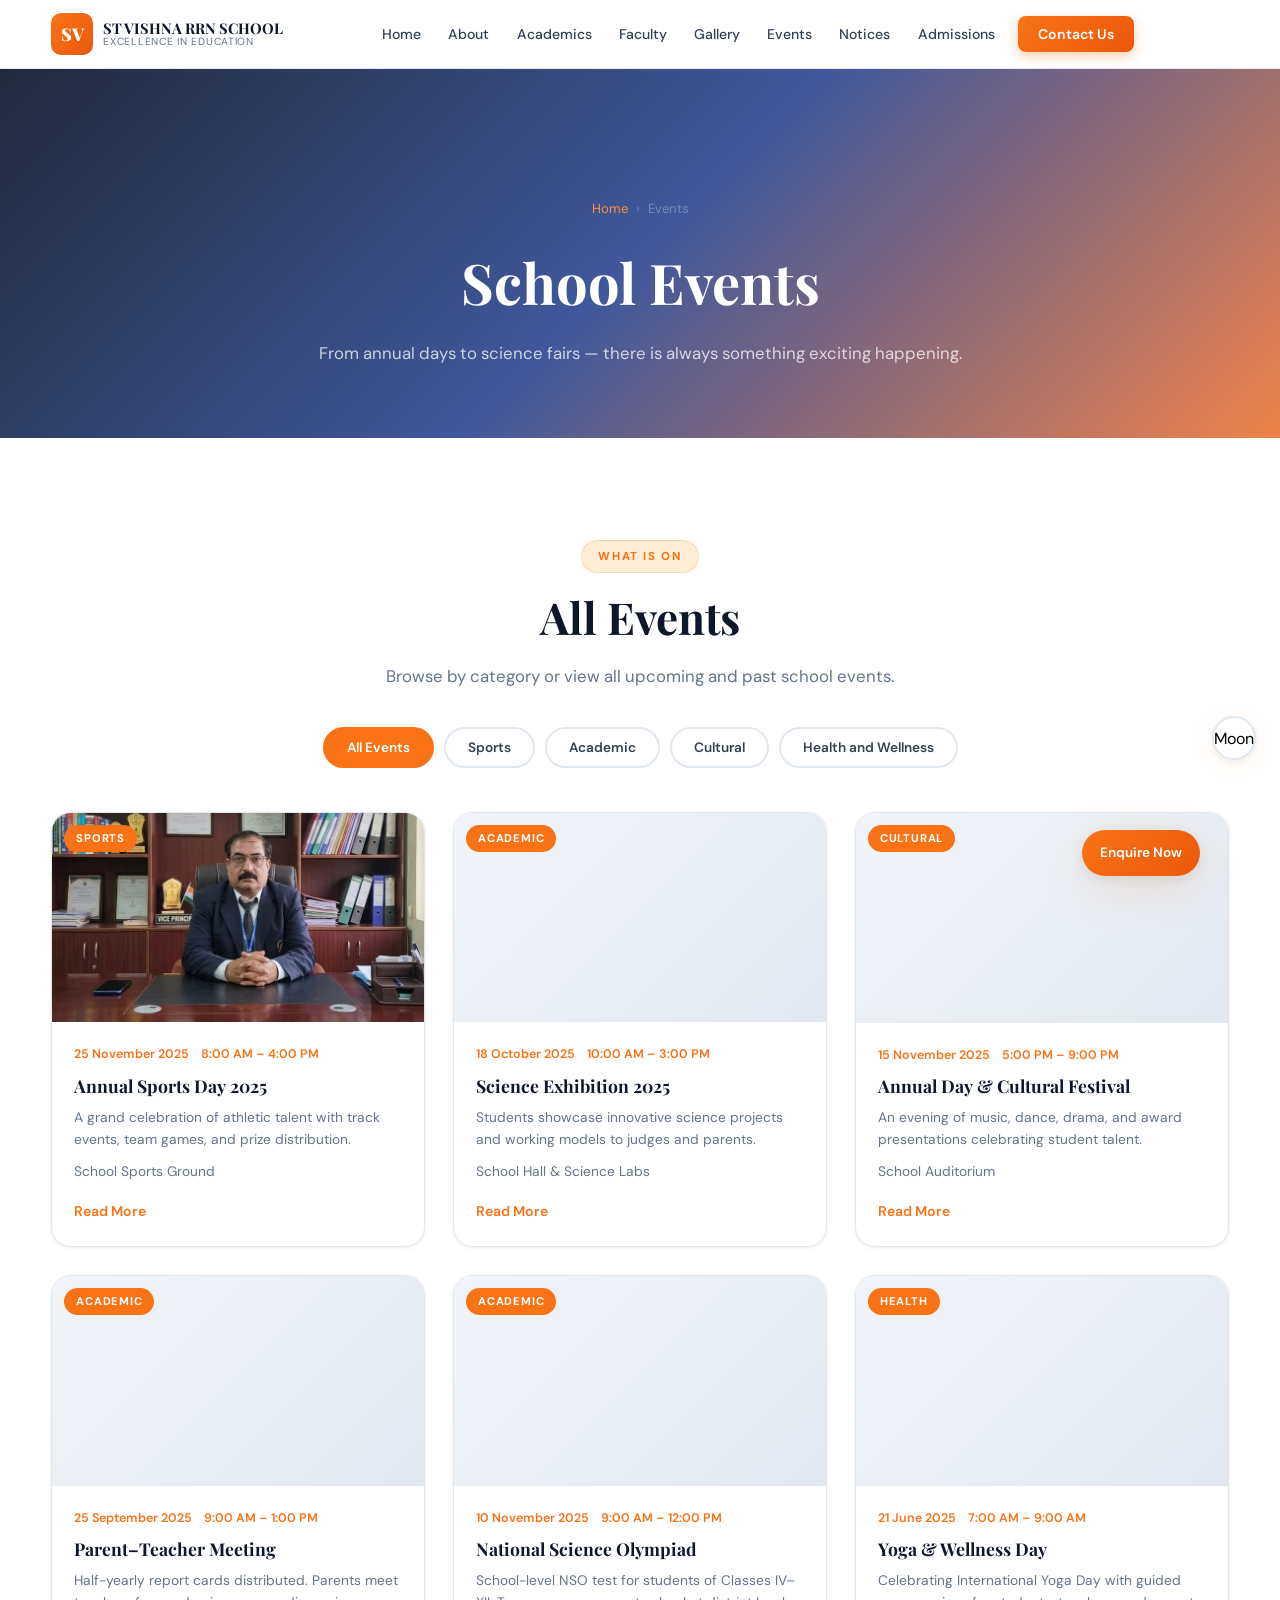
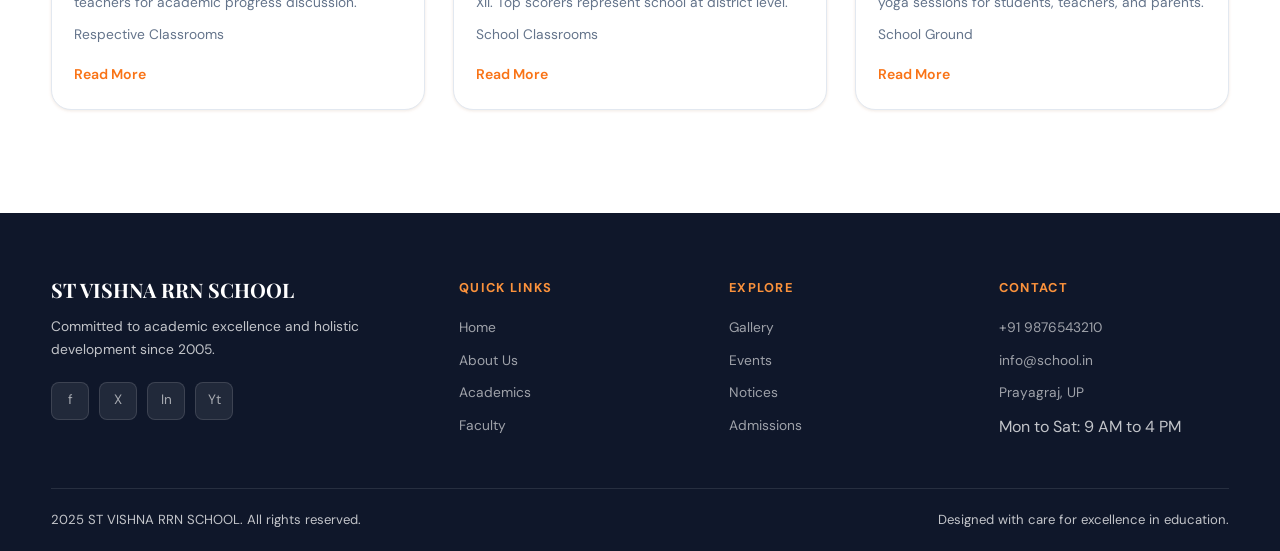
==== commit 05cd735c: "Fixing the bugs" ====
--- a/events.html
+++ b/events.html
@@ -15,7 +15,7 @@
     .page-hero {
       background:
         linear-gradient(135deg,rgba(15,23,42,.92) 0%,rgba(30,58,138,.85) 50%,rgba(234,88,12,.75) 100%),
-        url('https://images.unsplash.com/photo-1509062522246-3755977927d7?w=1400&q=80') center/cover no-repeat;
+        url('assets/images/gallery/annual-day.jpg') center/cover no-repeat;
       padding: 130px 0 70px;
       text-align: center;
     }
@@ -347,7 +347,7 @@
         ' style="transition-delay:' + delay + 's"' +
         ' tabindex="0" role="listitem" aria-label="Event: ' + ev.title + '">' +
         '<div class="ev-img-wrap">' +
-        '<img src="' + ev.image + '" alt="' + ev.title + '" class="ev-img" loading="lazy" />' +
+        '<img src="' + ev.image + '" alt="' + ev.title + '" class="ev-img" loading="eager" decoding="async" />' +
         '<span class="ev-cat-badge">' + ev.category + '</span>' +
         '</div>' +
         '<div class="ev-body">' +
@@ -386,13 +386,29 @@
         el.classList.add('visible');
       });
     }, 60);
+
+    /* Image load handlers */
+    grid.querySelectorAll('.ev-img').forEach(function(img) {
+      if (img.complete && img.naturalWidth > 0) {
+        img.classList.add('img-loaded');
+      } else {
+        img.addEventListener('load', function() { img.classList.add('img-loaded'); });
+        img.addEventListener('error', function() { img.style.display = 'none'; });
+      }
+    });
   }
 
   function openEvModal(id) {
     var ev = EVENTS.find(function (e) { return e.id === id; });
     if (!ev) return;
 
-    document.getElementById('evModalImg').src = ev.image;
+    const modalImg = document.getElementById('evModalImg');
+  modalImg.src = ev.image;
+  modalImg.onerror = function() {
+    this.onerror = null;
+    this.style.background = 'linear-gradient(135deg,#ffedd5,#1e3a8a)';
+    this.src = '';
+  };
     document.getElementById('evModalImg').alt = ev.title;
     document.getElementById('evModalCat').textContent = ev.category;
     document.getElementById('evModalTitle').textContent = ev.title;
--- a/style.css
+++ b/style.css
@@ -1864,3 +1864,112 @@
 img {
   background-color: var(--gray-100);
 }
+
+/* ================================================================
+   FACULTY PHOTO WRAP — placeholder shown until real image loads
+   ================================================================ */
+.faculty-photo-wrap {
+  position: relative;
+  width: 90px;
+  height: 90px;
+  margin: 0 auto 16px;
+  border-radius: 50%;
+  flex-shrink: 0;
+}
+
+/* The real photo — starts invisible, fades in on load */
+.faculty-photo-wrap .faculty-photo {
+  position: absolute;
+  inset: 0;
+  width: 100%;
+  height: 100%;
+  border-radius: 50%;
+  object-fit: cover;
+  opacity: 0;
+  transition: opacity .4s ease;
+  margin: 0;               /* override old margin since wrap handles it */
+  border: 3px solid var(--light-orange);
+  background: transparent;
+}
+
+/* Initials placeholder — shown by default, hidden once image loads */
+.faculty-photo-placeholder {
+  position: absolute;
+  inset: 0;
+  border-radius: 50%;
+  background: linear-gradient(135deg, var(--primary) 0%, var(--primary-dark) 100%);
+  color: var(--white);
+  display: flex;
+  align-items: center;
+  justify-content: center;
+  font-family: var(--font-display);
+  font-size: 1.4rem;
+  font-weight: 700;
+  letter-spacing: .02em;
+  border: 3px solid var(--light-orange);
+  z-index: 0;
+  text-transform: uppercase;
+}
+
+/* When image is loaded, it sits on top */
+.faculty-photo-wrap .faculty-photo[style*="opacity: 1"],
+.faculty-photo-wrap .faculty-photo.loaded {
+  z-index: 1;
+}
+
+/* Hover — orange border on wrap */
+.faculty-card:hover .faculty-photo-wrap .faculty-photo,
+.faculty-card:hover .faculty-photo-wrap .faculty-photo-placeholder {
+  border-color: var(--primary);
+}
+
+/* Larger wrap on the dedicated faculty page */
+.faculty-card-extended .faculty-photo-wrap {
+  width: 110px;
+  height: 110px;
+}
+.faculty-card-extended .faculty-photo-wrap .faculty-photo-placeholder {
+  font-size: 1.7rem;
+}
+
+/* ================================================================
+   GALLERY & EVENT IMAGE PLACEHOLDERS
+   ================================================================ */
+
+/* Gallery item base — gradient bg visible until image loads */
+.gallery-item,
+.gal-item {
+  background: linear-gradient(135deg, var(--gray-100), var(--gray-200));
+}
+
+/* Gallery images — invisible until loaded */
+.gallery-item img,
+.gal-item img,
+.gal-img {
+  opacity: 0;
+  transition: opacity .4s ease;
+  position: relative;
+  z-index: 1;
+}
+.gallery-item img.img-loaded,
+.gal-item img.img-loaded,
+.gal-img.img-loaded {
+  opacity: 1;
+}
+
+/* Event image wrapper placeholder */
+.ev-img-wrap,
+.event-img-wrap {
+  background: linear-gradient(135deg, var(--gray-100), var(--gray-200));
+}
+
+/* Event images — invisible until loaded */
+.ev-img,
+.event-img {
+  opacity: 0;
+  transition: opacity .4s ease;
+}
+.ev-img.img-loaded,
+.event-img.img-loaded {
+  opacity: 1;
+}
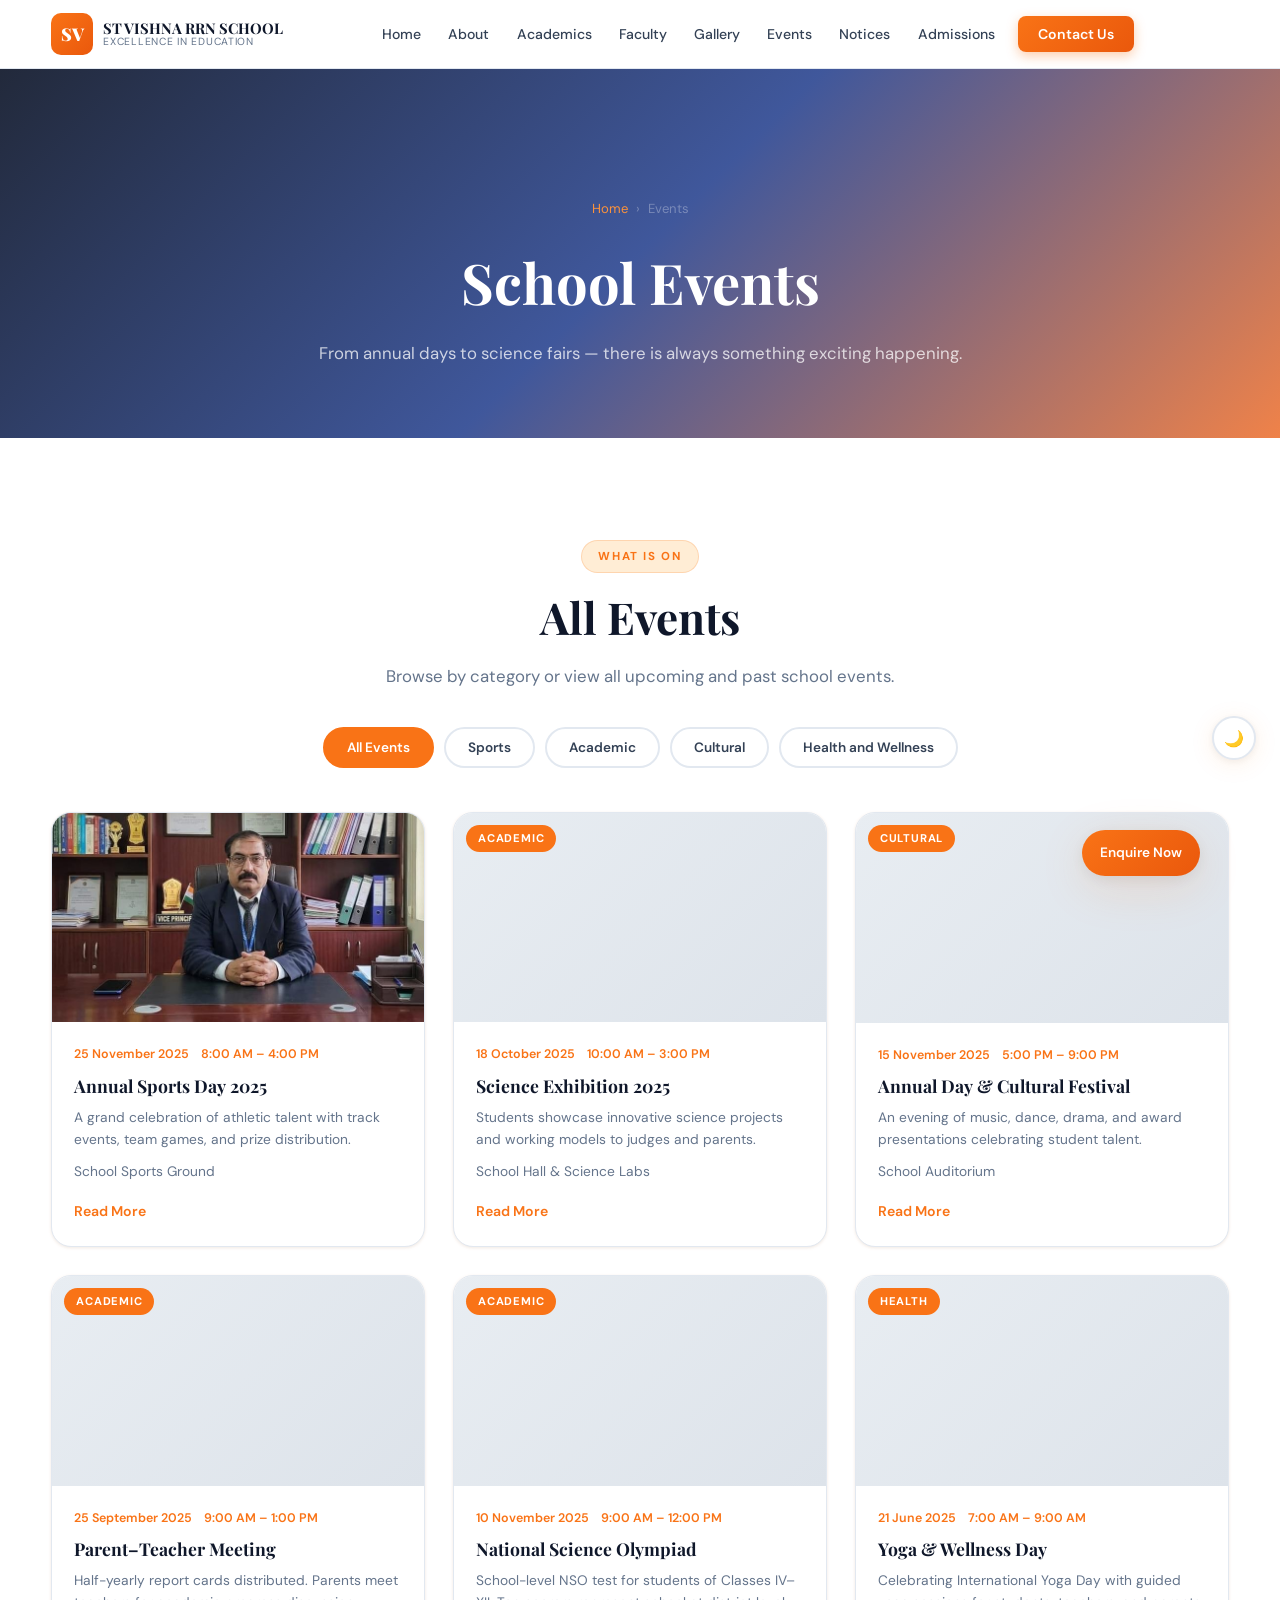
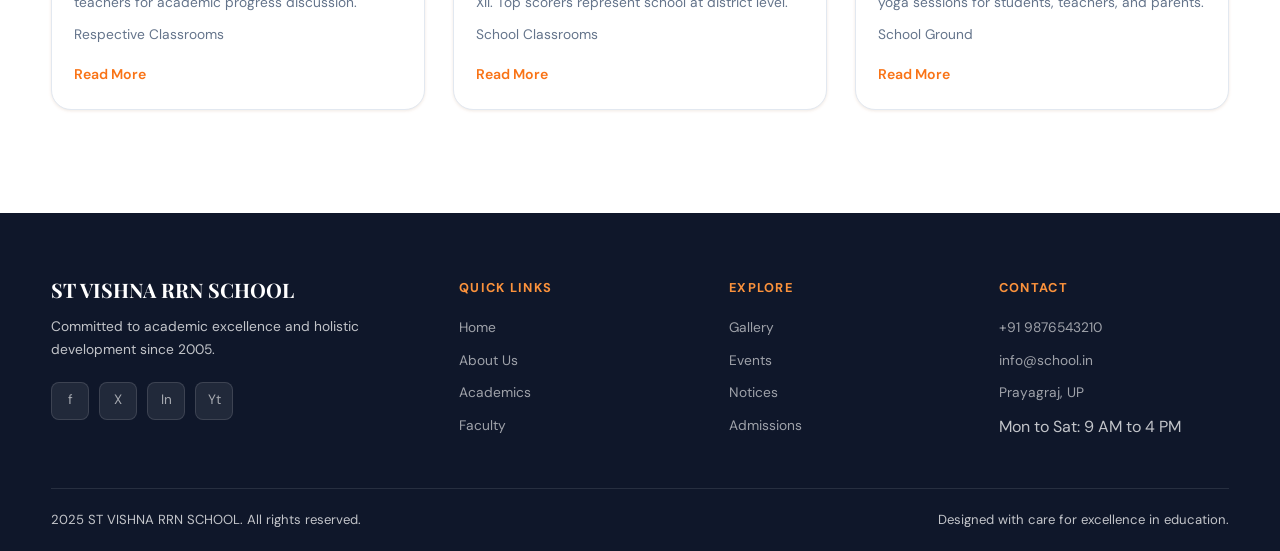
==== commit 0e55d1ef: "Adding all Faculties" ====
--- a/events.html
+++ b/events.html
@@ -311,8 +311,8 @@
   </div>
 </footer>
 
-<button id="back-to-top" aria-label="Back to top">Up</button>
-<button id="dark-toggle" aria-label="Toggle dark mode">Moon</button>
+<button id="back-to-top" aria-label="Back to top">↑</button>
+<button id="dark-toggle" aria-label="Toggle dark mode">🌙</button>
 <a href="index.html#contact" class="sticky-contact" aria-label="Contact us">Enquire Now</a>
 
 <!-- Scripts -->
--- a/style.css
+++ b/style.css
@@ -1757,12 +1757,7 @@
    SUPPLEMENTAL — Event card hover, gallery fix, misc polish
    ================================================================ */
 
-/* Ensure gallery grid on index loads cleanly */
-.gallery-grid {
-  display: grid;
-  grid-template-columns: repeat(auto-fill, minmax(220px, 1fr));
-  gap: 16px;
-}
+/* removed */
 
 /* Notices layout responsive fix */
 @media (max-width: 900px) {
@@ -1805,26 +1800,10 @@
   .gallery-masonry { columns: 1; }
 }
 
-/* Smooth image loading fade-in */
-img { transition: opacity .4s ease; }
-img[loading="lazy"] { opacity: 0; }
-img.loaded, img:not([loading]) { opacity: 1; }
-
-/* ── IMAGE LOADING SHIMMER ───────────────────────────────────── */
-.about-img.img-loading {
-  background: linear-gradient(
-    90deg,
-    var(--gray-100) 25%,
-    var(--gray-200) 50%,
-    var(--gray-100) 75%
-  );
-  background-size: 200% 100%;
-  animation: shimmer 1.5s infinite;
-}
-@keyframes shimmer {
-  0%   { background-position: 200% 0; }
-  100% { background-position: -200% 0; }
-}
+/* Images display at full opacity — bg gradient serves as placeholder */
+img[loading="lazy"] { opacity: 1; }
+
+/* removed */
 
 /* ================================================================
    IMAGE PLACEHOLDER & FALLBACK STYLES
@@ -1860,10 +1839,7 @@
   background: linear-gradient(135deg, var(--light-orange), var(--gray-200));
 }
 
-/* General: all images get a soft background while loading */
-img {
-  background-color: var(--gray-100);
-}
+/* removed */
 
 /* ================================================================
    FACULTY PHOTO WRAP — placeholder shown until real image loads
@@ -1936,40 +1912,26 @@
    GALLERY & EVENT IMAGE PLACEHOLDERS
    ================================================================ */
 
-/* Gallery item base — gradient bg visible until image loads */
+/* Grey gradient shows as background while image loads */
 .gallery-item,
 .gal-item {
-  background: linear-gradient(135deg, var(--gray-100), var(--gray-200));
-}
-
-/* Gallery images — invisible until loaded */
+  background: linear-gradient(135deg, #e8edf2, #dde3ea);
+}
+
+/* Images always fully visible — no opacity tricks */
 .gallery-item img,
 .gal-item img,
-.gal-img {
-  opacity: 0;
-  transition: opacity .4s ease;
+.gal-img,
+.ev-img,
+.event-img {
+  opacity: 1 !important;
+  display: block;
   position: relative;
   z-index: 1;
 }
-.gallery-item img.img-loaded,
-.gal-item img.img-loaded,
-.gal-img.img-loaded {
-  opacity: 1;
-}
-
-/* Event image wrapper placeholder */
+
+/* Event image wrapper placeholder bg */
 .ev-img-wrap,
 .event-img-wrap {
-  background: linear-gradient(135deg, var(--gray-100), var(--gray-200));
-}
-
-/* Event images — invisible until loaded */
-.ev-img,
-.event-img {
-  opacity: 0;
-  transition: opacity .4s ease;
-}
-.ev-img.img-loaded,
-.event-img.img-loaded {
-  opacity: 1;
-}
+  background: linear-gradient(135deg, #e8edf2, #dde3ea);
+}
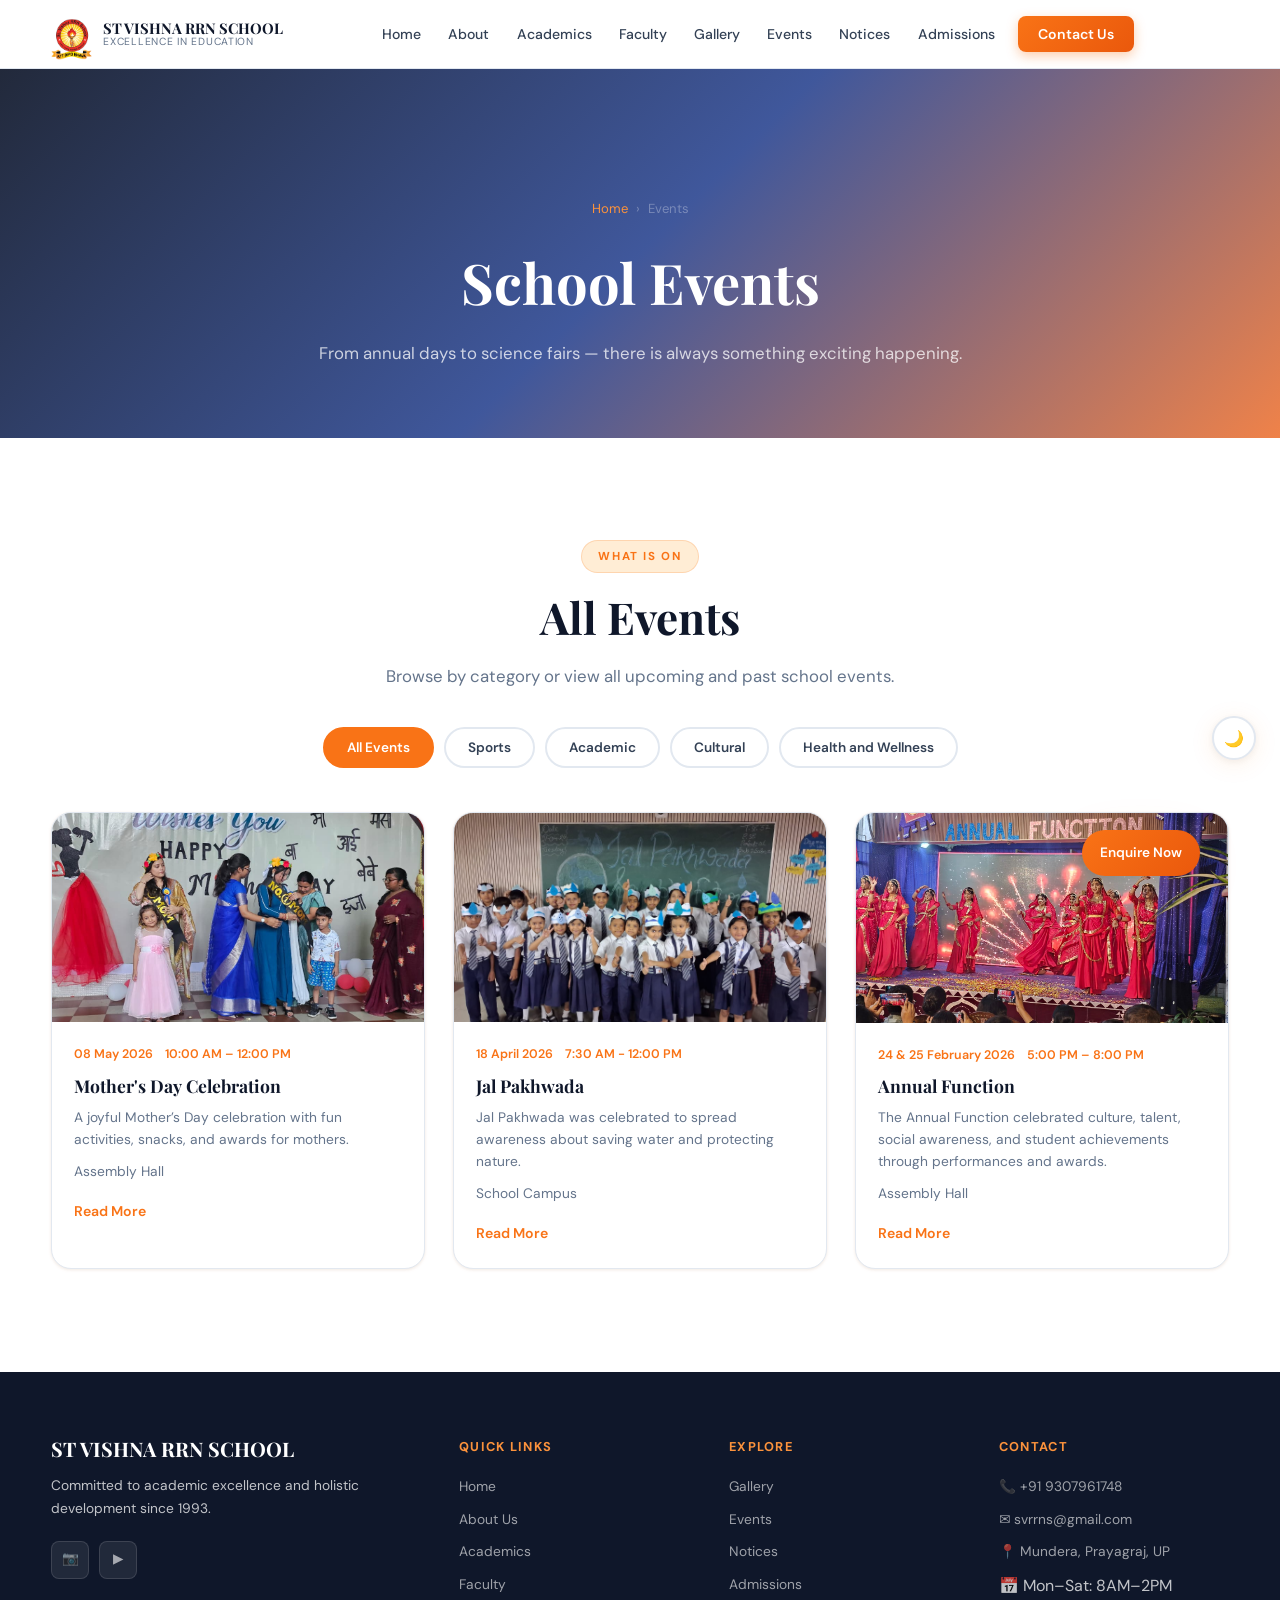
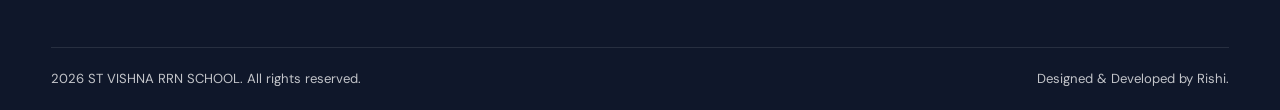
==== commit 609213b8: "Event Gallery and Home page changes done" ====
--- a/events.html
+++ b/events.html
@@ -166,7 +166,7 @@
   <div class="container">
     <div class="nav-inner">
       <a href="index.html" class="nav-logo" aria-label="ST VISHNA RRN SCHOOL Home">
-        <div class="nav-logo-icon" aria-hidden="true">SV</div>
+        <div class="nav-logo-icon" aria-hidden="true"><img src="Assets/logo stvrrn.png"></div>
         <div class="nav-logo-text">
           <span class="nav-logo-name">ST VISHNA RRN SCHOOL</span>
           <span class="nav-logo-sub">Excellence in Education</span>
@@ -192,15 +192,15 @@
 
 <!-- Mobile Menu -->
 <div class="mobile-menu" id="mobileMenu" role="menu" aria-hidden="true">
-  <a href="index.html" role="menuitem">🏠 Home</a>
-  <a href="index.html#about" role="menuitem">🏫 About</a>
-  <a href="index.html#academics" role="menuitem">📚 Academics</a>
-  <a href="faculty.html" role="menuitem">👩‍🏫 Faculty</a>
-  <a href="gallery.html" role="menuitem">🖼️ Gallery</a>
-  <a href="events.html" role="menuitem">🎉 Events</a>
-  <a href="index.html#notices" role="menuitem">📢 Notices</a>
-  <a href="index.html#admissions" role="menuitem">📝 Admissions</a>
-  <a href="index.html#contact" role="menuitem">📞 Contact</a>
+  <a href="index.html" role="menuitem"> Home</a>
+  <a href="index.html#about" role="menuitem"> About</a>
+  <a href="index.html#academics" role="menuitem"> Academics</a>
+  <a href="faculty.html" role="menuitem"> Faculty</a>
+  <a href="gallery.html" role="menuitem"> Gallery</a>
+  <a href="events.html" role="menuitem"> Events</a>
+  <a href="index.html#notices" role="menuitem"> Notices</a>
+  <a href="index.html#admissions" role="menuitem"> Admissions</a>
+  <a href="index.html#contact" role="menuitem"> Contact</a>
 </div>
 
 <!-- PAGE HERO -->
@@ -268,12 +268,12 @@
     <div class="footer-grid">
       <div class="footer-brand">
         <h2>ST VISHNA RRN SCHOOL</h2>
-        <p>Committed to academic excellence and holistic development since 2005.</p>
+        <p>Committed to academic excellence and holistic development since 1993.</p>
         <nav class="social-links" aria-label="Social media">
-          <a href="#" class="social-link" aria-label="Facebook">f</a>
-          <a href="#" class="social-link" aria-label="Twitter">X</a>
-          <a href="#" class="social-link" aria-label="Instagram">In</a>
-          <a href="#" class="social-link" aria-label="YouTube">Yt</a>
+          <!-- <a href="#" class="social-link" aria-label="Facebook">f</a> -->
+          <!-- <a href="#" class="social-link" aria-label="Twitter">𝕏</a> -->
+          <a href="https://www.instagram.com/st_vishna_rrn_school?igsh=eHZ2MDh3MW5vY2E5" class="social-link" aria-label="Instagram">📷</a>
+          <a href="https://youtube.com/@anmolshukla-ou3lb?si=4YJ_TGiaqDLzt3V_" class="social-link" aria-label="YouTube">▶</a>
         </nav>
       </div>
       <div class="footer-col">
@@ -297,16 +297,16 @@
       <div class="footer-col">
         <h4>Contact</h4>
         <ul>
-          <li><a href="tel:+919876543210">+91 9876543210</a></li>
-          <li><a href="mailto:info@stvishnrrnschool.edu.in">info@school.in</a></li>
-          <li><a href="index.html#contact">Prayagraj, UP</a></li>
-          <li><span>Mon to Sat: 9 AM to 4 PM</span></li>
+          <li><a href="tel:+919876543210">📞 +91 9307961748</a></li>
+          <li><a href="mailto:info@stvishnrrnschool.edu.in">✉️ svrrns@gmail.com</a></li>
+          <li><a href="#contact">📍 Mundera, Prayagraj, UP</a></li>
+          <li><span>📅 Mon–Sat: 8AM–2PM</span></li>
         </ul>
       </div>
     </div>
     <div class="footer-bottom">
-      <p>2025 ST VISHNA RRN SCHOOL. All rights reserved.</p>
-      <p>Designed with care for excellence in education.</p>
+      <p>2026 ST VISHNA RRN SCHOOL. All rights reserved.</p>
+      <p>Designed & Developed by Rishi.</p>
     </div>
   </div>
 </footer>
--- a/style.css
+++ b/style.css
@@ -255,7 +255,7 @@
 }
 .nav-logo-icon {
   width: 42px; height: 42px;
-  background: linear-gradient(135deg, var(--primary), var(--primary-dark));
+  /* background: linear-gradient(135deg, var(--primary), var(--primary-dark)); */
   border-radius: 10px;
   display: grid;
   place-items: center;
@@ -1508,19 +1508,33 @@
 }
 .contact-info-item p { font-size: .86rem; color: var(--gray-700); line-height: 1.6; }
 
+/* Cleaned and Unified Map Box Container */
 .map-placeholder {
   background: var(--gray-100);
   border-radius: var(--radius-lg);
-  height: 320px;
-  display: flex;
-  flex-direction: column;
-  align-items: center;
-  justify-content: center;
-  gap: 12px;
-  border: 2px dashed var(--gray-300);
-  color: var(--gray-500);
-}
-.map-placeholder span { font-size: 3rem; }
+  height: 350px; 
+  width: 100%;
+  display: block; 
+  border: 2px solid var(--gray-200); 
+  padding: 0 !important; 
+  overflow: hidden;
+  position: relative;
+}
+
+
+.map-placeholder iframe {
+  width: 100% !important;
+  height: 100% !important;
+  border: 0;
+  display: block;
+}
+
+.map-placeholder iframe {
+  width: 100% !important;
+  height: 100% !important;
+  border: 0;
+  display: block;
+}
 
 /* ══════════════════════════════════════════════════════════════
    FOOTER
